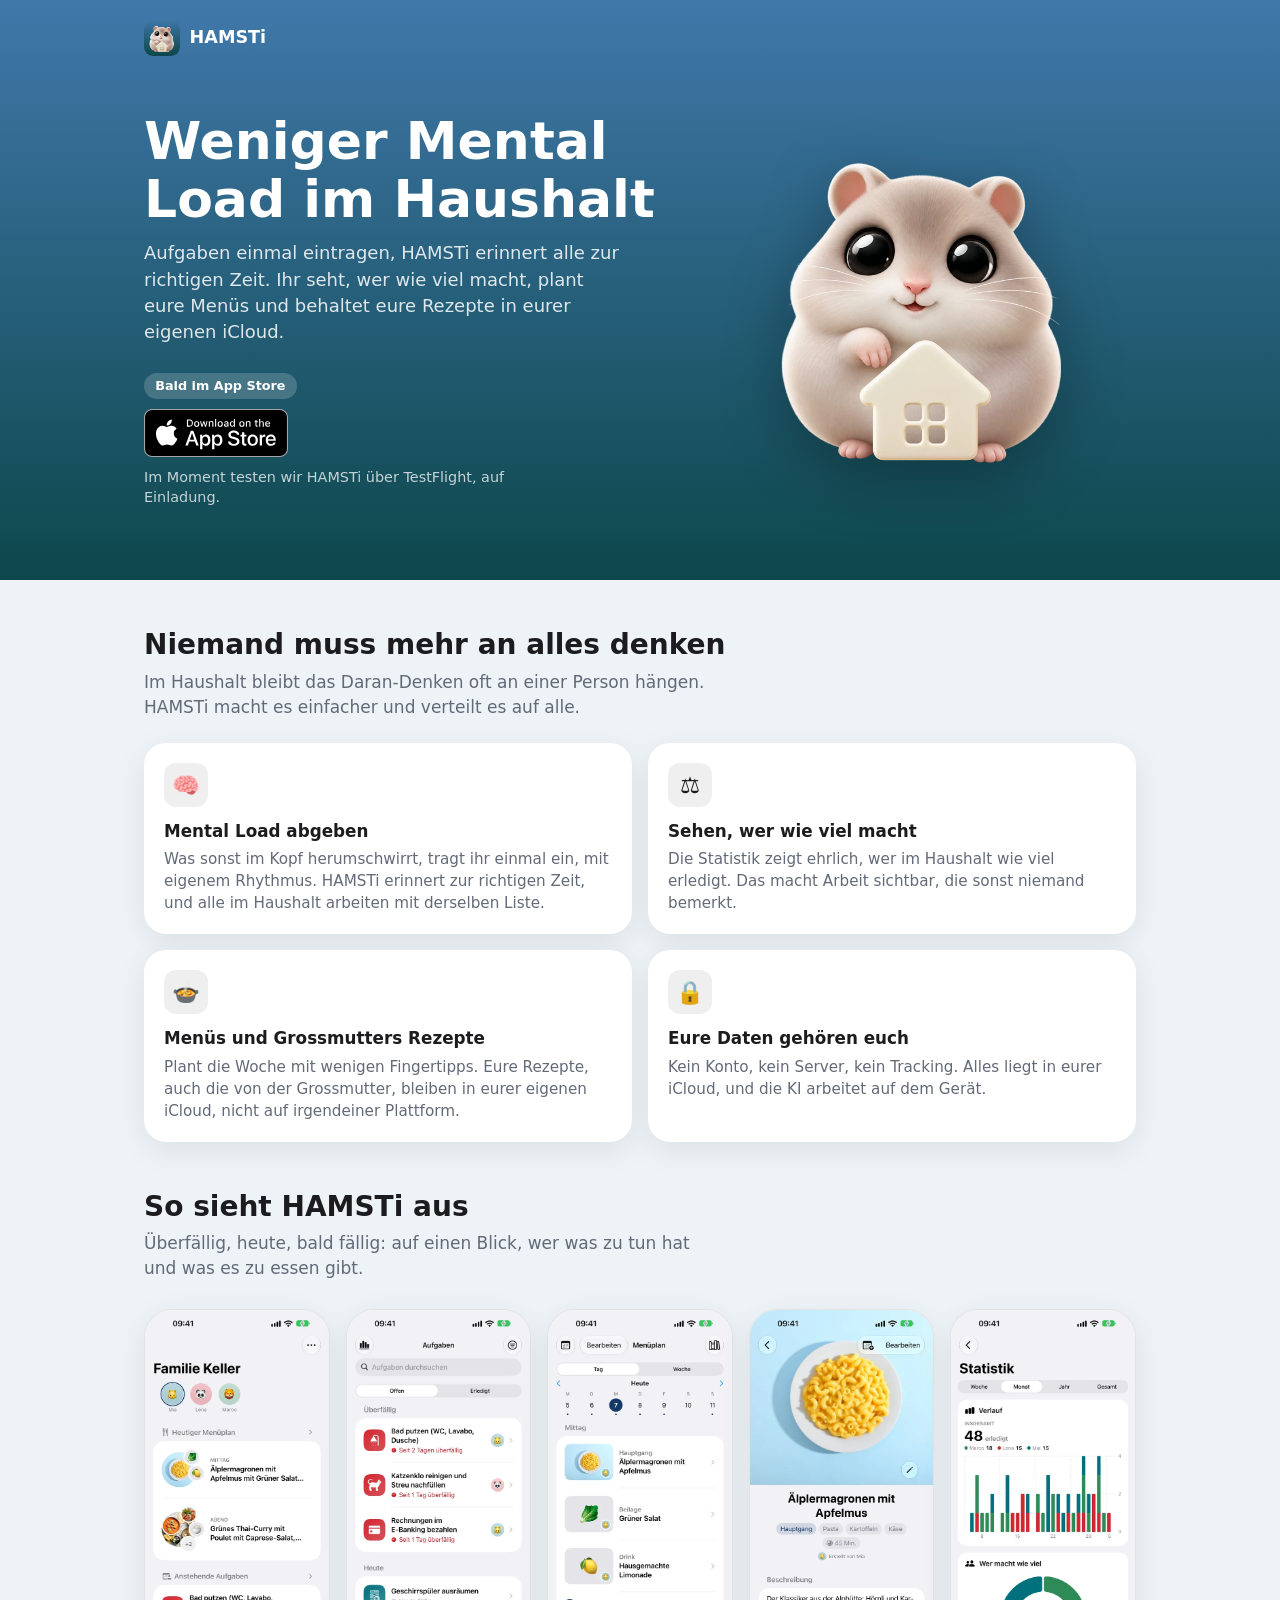
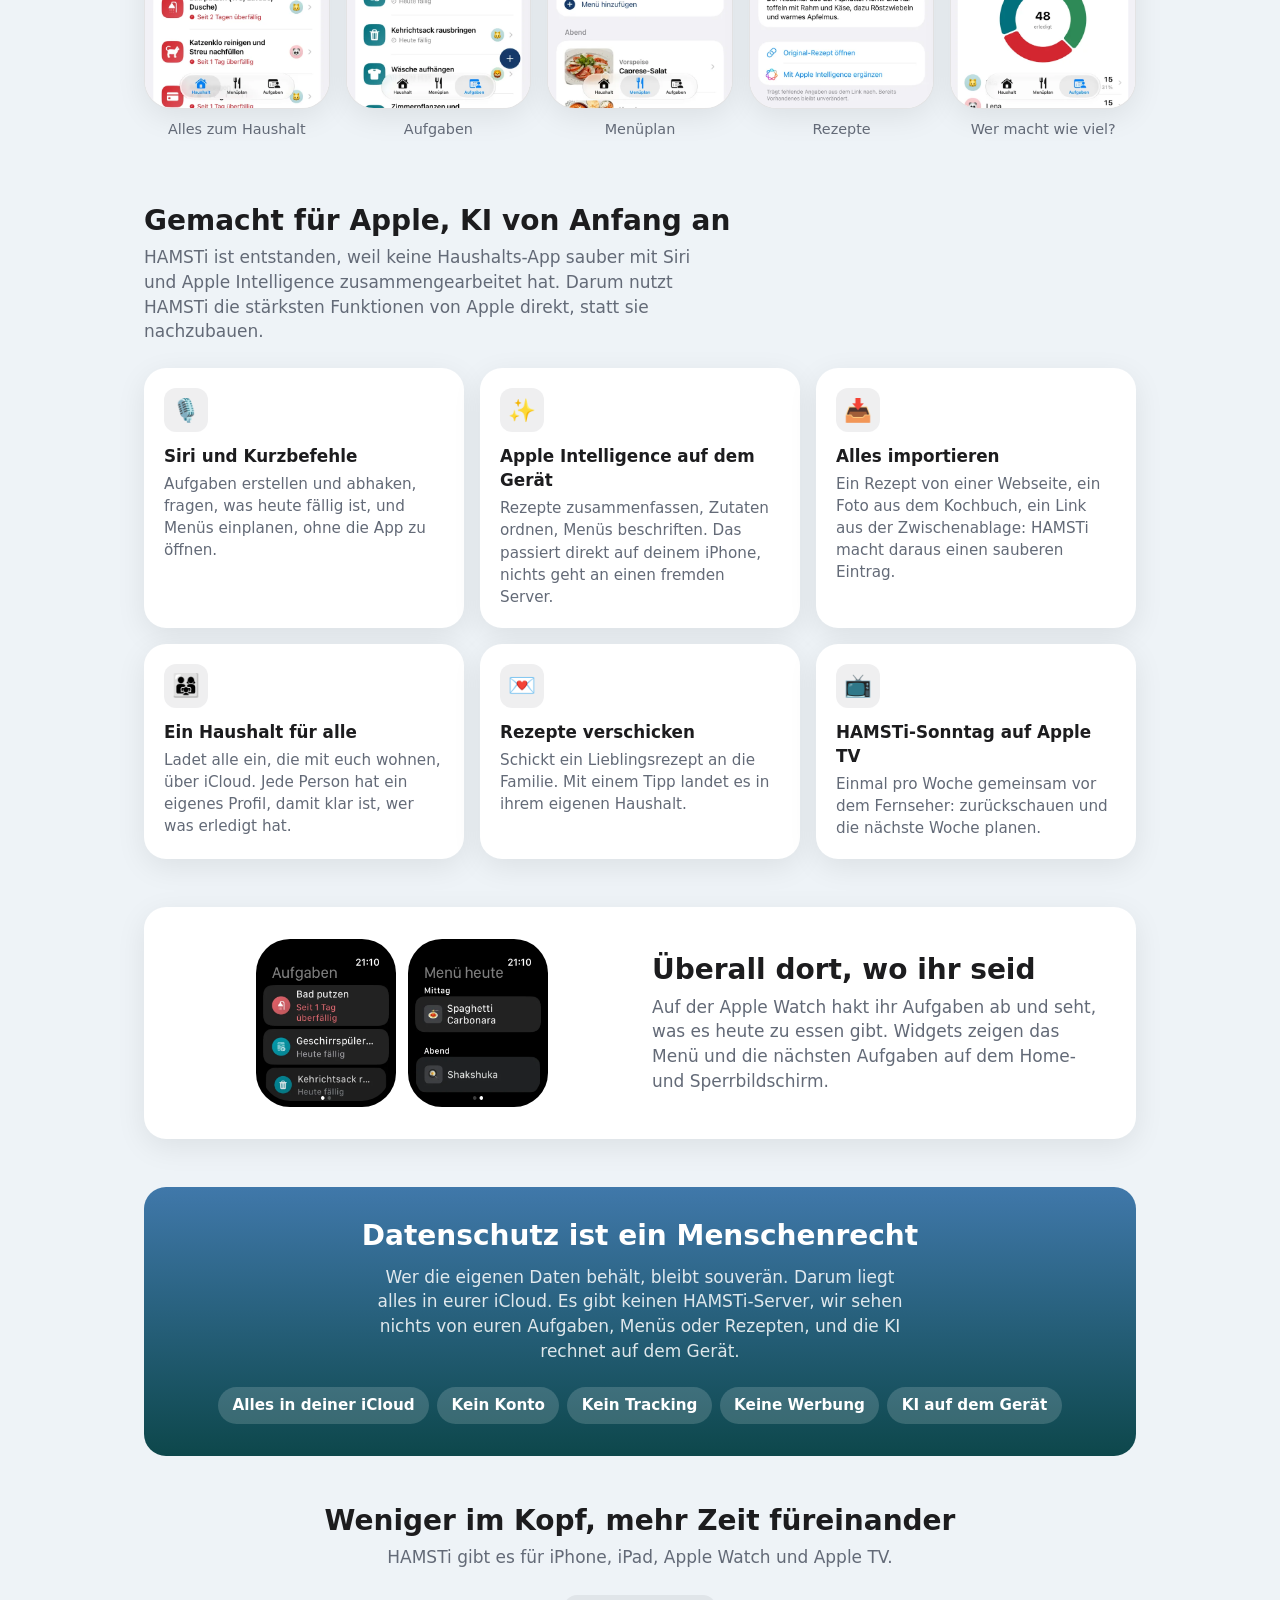
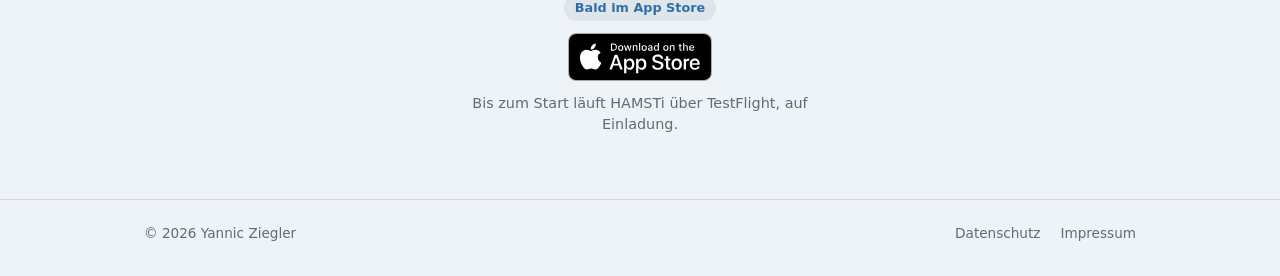
==== index.html @ f549fd0c "Clarify menu planning wording Co-Authored-By: Claude Opus 5.5 <noreply@anthropic.com> Claude-Session" ====
<!DOCTYPE html>
<html lang="de">
<head>
<meta charset="utf-8">
<meta name="viewport" content="width=device-width, initial-scale=1, viewport-fit=cover">
<title>HAMSTi – Weniger Mental Load im Haushalt</title>
<meta name="description" content="HAMSTi nimmt euch den Mental Load ab: Haushaltsaufgaben einfach eintragen, HAMSTi erinnert alle zur richtigen Zeit. Ihr seht, wer wie viel macht, plant Menüs und behaltet eure Rezepte in eurer eigenen iCloud. Für iPhone, iPad, Apple Watch und Apple TV.">
<meta property="og:site_name" content="HAMSTi">
<meta property="og:type" content="website">
<meta property="og:title" content="HAMSTi – Weniger Mental Load im Haushalt">
<meta property="og:description" content="Einmal eintragen, HAMSTi erinnert alle. Sehen, wer wie viel macht. Rezepte in der eigenen iCloud. Gemacht für Apple, ohne Konto und ohne Tracking.">
<!-- Absolute URLs, sonst zeigen iMessage und Co. kein Bild. Beim Umzug auf hamsti.ch anpassen. -->
<meta property="og:url" content="https://sirzesso.github.io/">
<meta property="og:image" content="https://sirzesso.github.io/og-card.jpg">
<meta property="og:image:width" content="1200">
<meta property="og:image:height" content="630">
<meta property="og:image:alt" content="HAMSTi-Hamster mit Haus: Weniger Mental Load im Haushalt">
<meta name="twitter:card" content="summary_large_image">
<meta name="theme-color" content="#4078aa">
<link rel="icon" type="image/png" href="/app-icon.png">
<link rel="apple-touch-icon" href="/app-icon.png">
<!-- Sobald HAMSTi im App Store ist: Smart App Banner einschalten.
<meta name="apple-itunes-app" content="app-id=APP_STORE_ID"> -->
<style>
  :root {
    color-scheme: light dark;
    --ocean-top: #4078aa;
    --ocean-bottom: #0d474b;
    --page: #eef3f7;
    --card: #ffffff;
    --text: #1c1c1e;
    --secondary: #636a77;
    --fill: rgba(120, 120, 128, .12);
    --separator: rgba(60, 60, 67, .14);
    --accent: #2f6fa8;
    --shadow: 0 8px 30px rgba(0, 0, 0, .08);
  }
  @media (prefers-color-scheme: dark) {
    :root {
      --page: #000000;
      --card: #1c1c1e;
      --text: #f2f2f7;
      --secondary: #9a9aa1;
      --fill: rgba(120, 120, 128, .24);
      --separator: rgba(84, 84, 88, .6);
      --accent: #6aa7dc;
      --shadow: none;
    }
  }
  * { box-sizing: border-box; }
  html { -webkit-text-size-adjust: 100%; }
  body {
    margin: 0;
    font-family: -apple-system, BlinkMacSystemFont, system-ui, "Helvetica Neue", sans-serif;
    font-size: 17px;
    line-height: 1.45;
    color: var(--text);
    background: var(--page);
    -webkit-font-smoothing: antialiased;
  }
  img { max-width: 100%; }
  .wrap { max-width: 64rem; margin: 0 auto; padding: 0 1rem; }

  /* Hero */
  header {
    background: linear-gradient(180deg, var(--ocean-top), var(--ocean-bottom));
    color: #fff;
    padding-top: env(safe-area-inset-top);
  }
  .brand {
    display: flex; align-items: center; gap: .6rem;
    padding: 1.25rem 0 0;
    font-weight: 600; font-size: 1.1rem;
  }
  .brand img { width: 36px; height: 36px; border-radius: 9px; }
  .hero {
    display: grid;
    gap: 1.5rem;
    padding: 2rem 0 3rem;
    text-align: center;
  }
  .hero h1 { font-size: 2.25rem; line-height: 1.12; font-weight: 700; margin: 0 0 .75rem; }
  .hero .lead { font-size: 1.125rem; margin: 0 auto 1.75rem; max-width: 30rem; color: rgba(255, 255, 255, .85); }
  .hamster { width: 220px; height: auto; margin: 0 auto; filter: drop-shadow(0 16px 30px rgba(0, 0, 0, .3)); }
  .store-row { display: flex; flex-direction: column; align-items: center; gap: .6rem; }
  .badge { display: block; height: 48px; width: auto; }
  .soon {
    display: inline-block;
    font-size: .8rem; font-weight: 600;
    background: rgba(255, 255, 255, .18);
    border-radius: 999px;
    padding: .25rem .7rem;
  }
  .store-note { font-size: .9rem; color: rgba(255, 255, 255, .75); margin: 0; max-width: 24rem; }
  @media (min-width: 760px) {
    .hero { grid-template-columns: 1.2fr 1fr; align-items: center; text-align: left; padding: 3.5rem 0 4.5rem; }
    .hero h1 { font-size: 3.25rem; }
    .hero .lead { margin-left: 0; }
    .store-row { align-items: flex-start; }
    .hamster { width: 320px; order: 2; }
  }

  /* Sektionen */
  section { padding: 3rem 0 0; }
  h2 { font-size: 1.75rem; line-height: 1.2; font-weight: 700; margin: 0 0 .5rem; }
  .section-lead { color: var(--secondary); margin: 0 0 1.5rem; max-width: 36rem; }

  /* Screenshots */
  .shots {
    display: flex; gap: 1rem;
    overflow-x: auto;
    scroll-snap-type: x mandatory;
    padding: .25rem 1rem 1rem;
    margin: 0 -1rem;
    scrollbar-width: none;
  }
  .shots::-webkit-scrollbar { display: none; }
  .shots:focus-visible { outline: 2px solid var(--accent); outline-offset: 2px; border-radius: 12px; }
  .shots figure { flex: 0 0 auto; width: 210px; margin: 0; scroll-snap-align: center; }
  .shots img {
    display: block; width: 100%; height: auto;
    border-radius: 28px;
    border: 1px solid var(--separator);
    box-shadow: var(--shadow);
    background: var(--card);
  }
  .shots figcaption { font-size: .9rem; color: var(--secondary); text-align: center; margin-top: .6rem; }
  @media (min-width: 760px) {
    .shots { justify-content: center; overflow: visible; margin: 0; padding: .25rem 0 1rem; }
    .shots figure { width: calc((100% - 4rem) / 5); max-width: 230px; }
  }

  /* Funktionen */
  .features { display: grid; gap: 1rem; grid-template-columns: 1fr; padding: 0; margin: 0; list-style: none; }
  @media (min-width: 600px) { .features { grid-template-columns: 1fr 1fr; } }
  @media (min-width: 960px) { .features { grid-template-columns: 1fr 1fr 1fr; } .pillars { grid-template-columns: 1fr 1fr; } }
  .feature {
    background: var(--card);
    border-radius: 22px;
    padding: 1.25rem;
    box-shadow: var(--shadow);
  }
  .icon {
    width: 44px; height: 44px;
    display: flex; align-items: center; justify-content: center;
    font-size: 1.4rem;
    border-radius: 12px;
    background: var(--fill);
    margin-bottom: .75rem;
  }
  .feature h3 { font-size: 1.05rem; font-weight: 600; margin: 0 0 .3rem; }
  .feature p { color: var(--secondary); margin: 0; font-size: .95rem; }

  /* Apple Watch */
  .watch {
    display: grid; gap: 1.5rem; align-items: center;
    background: var(--card);
    border-radius: 22px;
    padding: 1.5rem 1.25rem;
    box-shadow: var(--shadow);
  }
  .watch-shots { display: flex; gap: .75rem; justify-content: center; }
  .watch > * { min-width: 0; }
  .watch-shots img { flex: 0 1 140px; min-width: 0; width: 140px; height: auto; border-radius: 34px; background: #000; padding: 6px; }
  .watch p { color: var(--secondary); margin: 0; }
  @media (min-width: 760px) { .watch { grid-template-columns: 1fr 1fr; padding: 2rem; } }

  /* Privatsphäre */
  .privacy {
    background: linear-gradient(180deg, var(--ocean-top), var(--ocean-bottom));
    color: #fff;
    border-radius: 22px;
    padding: 2rem 1.25rem;
    text-align: center;
  }
  .privacy h2 { margin-bottom: .75rem; }
  .privacy > p { margin: 0 auto 1.5rem; max-width: 34rem; color: rgba(255, 255, 255, .85); }
  .facts { display: flex; flex-wrap: wrap; justify-content: center; gap: .5rem; padding: 0; margin: 0; list-style: none; }
  .facts li {
    font-size: .95rem; font-weight: 600;
    background: rgba(255, 255, 255, .16);
    border-radius: 999px;
    padding: .45rem .9rem;
  }

  /* Abschluss */
  .closing { text-align: center; padding-bottom: 1rem; }
  .closing .section-lead { margin-left: auto; margin-right: auto; }
  .closing .badge { margin: 0 auto; }
  .closing .soon { color: var(--accent); background: var(--fill); margin-bottom: .75rem; }
  .closing .store-note { color: var(--secondary); margin: .75rem auto 0; }

  footer {
    margin-top: 3rem;
    padding: 1.5rem 0 calc(2rem + env(safe-area-inset-bottom));
    border-top: 1px solid var(--separator);
    font-size: .85rem;
    color: var(--secondary);
  }
  footer .wrap { display: flex; flex-wrap: wrap; gap: .5rem 1.25rem; justify-content: space-between; }
  footer nav { display: flex; gap: 1.25rem; }
  footer a { color: var(--secondary); text-decoration: none; }
  footer a:hover { color: var(--text); text-decoration: underline; }
</style>
</head>
<body>
<header>
  <div class="wrap">
    <div class="brand">
      <img src="/app-icon.png" alt="" width="36" height="36">
      <span>HAMSTi</span>
    </div>
    <div class="hero">
      <img class="hamster" src="/img/hamsti.webp" alt="Hamsti, der Hamster aus der App, mit einem kleinen Haus" width="560" height="566">
      <div>
        <h1>Weniger Mental Load im Haushalt</h1>
        <p class="lead">Aufgaben einmal eintragen, HAMSTi erinnert alle zur richtigen Zeit. Ihr seht, wer wie viel macht, plant eure Menüs und behaltet eure Rezepte in eurer eigenen iCloud.</p>
        <div class="store-row">
          <span class="soon">Bald im App Store</span>
          <!-- Offizielles Apple-Badge, unverändert. Sobald die App live ist,
               in einen Link auf https://apps.apple.com/app/idAPP_STORE_ID packen
               und die Hinweise "Bald im App Store" entfernen. -->
          <img class="badge" src="/app-store-badge.svg" alt="Laden im App Store" width="144" height="48">
          <p class="store-note">Im Moment testen wir HAMSTi über TestFlight, auf Einladung.</p>
        </div>
      </div>
    </div>
  </div>
</header>

<main class="wrap">
  <section aria-labelledby="why-title">
    <h2 id="why-title">Niemand muss mehr an alles denken</h2>
    <p class="section-lead">Im Haushalt bleibt das Daran-Denken oft an einer Person hängen. HAMSTi macht es einfacher und verteilt es auf alle.</p>
    <ul class="features pillars">
      <li class="feature">
        <div class="icon" aria-hidden="true">🧠</div>
        <h3>Mental Load abgeben</h3>
        <p>Was sonst im Kopf herumschwirrt, tragt ihr einmal ein, mit eigenem Rhythmus. HAMSTi erinnert zur richtigen Zeit, und alle im Haushalt arbeiten mit derselben Liste.</p>
      </li>
      <li class="feature">
        <div class="icon" aria-hidden="true">⚖️</div>
        <h3>Sehen, wer wie viel macht</h3>
        <p>Die Statistik zeigt ehrlich, wer im Haushalt wie viel erledigt. Das macht Arbeit sichtbar, die sonst niemand bemerkt.</p>
      </li>
      <li class="feature">
        <div class="icon" aria-hidden="true">🍲</div>
        <h3>Menüs und Grossmutters Rezepte</h3>
        <p>Plant die Woche mit wenigen Fingertipps. Eure Rezepte, auch die von der Grossmutter, bleiben in eurer eigenen iCloud, nicht auf irgendeiner Plattform.</p>
      </li>
      <li class="feature">
        <div class="icon" aria-hidden="true">🔒</div>
        <h3>Eure Daten gehören euch</h3>
        <p>Kein Konto, kein Server, kein Tracking. Alles liegt in eurer iCloud, und die KI arbeitet auf dem Gerät.</p>
      </li>
    </ul>
  </section>

  <section aria-labelledby="shots-title">
    <h2 id="shots-title">So sieht HAMSTi aus</h2>
    <p class="section-lead">Überfällig, heute, bald fällig: auf einen Blick, wer was zu tun hat und was es zu essen gibt.</p>
    <div class="shots" tabindex="0" role="region" aria-label="Screenshots der iPhone-App">
      <figure>
        <img src="/img/iphone-haushalt.webp" alt="Startseite eines Haushalts mit Mitgliedern, heutigem Menü und anstehenden Aufgaben" width="540" height="1173" loading="lazy">
        <figcaption>Alles zum Haushalt</figcaption>
      </figure>
      <figure>
        <img src="/img/iphone-aufgaben.webp" alt="Aufgabenliste, sortiert nach überfällig und heute" width="540" height="1173" loading="lazy">
        <figcaption>Aufgaben</figcaption>
      </figure>
      <figure>
        <img src="/img/iphone-menueplan.webp" alt="Menüplan für den heutigen Tag mit Hauptgang, Beilage und Drink" width="540" height="1173" loading="lazy">
        <figcaption>Menüplan</figcaption>
      </figure>
      <figure>
        <img src="/img/iphone-rezept.webp" alt="Rezept Älplermagronen mit Apfelmus mit Foto, Kategorien und Dauer" width="540" height="1173" loading="lazy">
        <figcaption>Rezepte</figcaption>
      </figure>
      <figure>
        <img src="/img/iphone-statistik.webp" alt="Statistik: wer wie viele Aufgaben erledigt hat" width="540" height="1173" loading="lazy">
        <figcaption>Wer macht wie viel?</figcaption>
      </figure>
    </div>
  </section>

  <section aria-labelledby="features-title">
    <h2 id="features-title">Gemacht für Apple, KI von Anfang an</h2>
    <p class="section-lead">HAMSTi ist entstanden, weil keine Haushalts-App sauber mit Siri und Apple Intelligence zusammengearbeitet hat. Darum nutzt HAMSTi die stärksten Funktionen von Apple direkt, statt sie nachzubauen.</p>
    <ul class="features">
      <li class="feature">
        <div class="icon" aria-hidden="true">🎙️</div>
        <h3>Siri und Kurzbefehle</h3>
        <p>Aufgaben erstellen und abhaken, fragen, was heute fällig ist, und Menüs einplanen, ohne die App zu öffnen.</p>
      </li>
      <li class="feature">
        <div class="icon" aria-hidden="true">✨</div>
        <h3>Apple Intelligence auf dem Gerät</h3>
        <p>Rezepte zusammenfassen, Zutaten ordnen, Menüs beschriften. Das passiert direkt auf deinem iPhone, nichts geht an einen fremden Server.</p>
      </li>
      <li class="feature">
        <div class="icon" aria-hidden="true">📥</div>
        <h3>Alles importieren</h3>
        <p>Ein Rezept von einer Webseite, ein Foto aus dem Kochbuch, ein Link aus der Zwischenablage: HAMSTi macht daraus einen sauberen Eintrag.</p>
      </li>
      <li class="feature">
        <div class="icon" aria-hidden="true">👨‍👩‍👧</div>
        <h3>Ein Haushalt für alle</h3>
        <p>Ladet alle ein, die mit euch wohnen, über iCloud. Jede Person hat ein eigenes Profil, damit klar ist, wer was erledigt hat.</p>
      </li>
      <li class="feature">
        <div class="icon" aria-hidden="true">💌</div>
        <h3>Rezepte verschicken</h3>
        <p>Schickt ein Lieblingsrezept an die Familie. Mit einem Tipp landet es in ihrem eigenen Haushalt.</p>
      </li>
      <li class="feature">
        <div class="icon" aria-hidden="true">📺</div>
        <h3>HAMSTi-Sonntag auf Apple TV</h3>
        <p>Einmal pro Woche gemeinsam vor dem Fernseher: zurückschauen und die nächste Woche planen.</p>
      </li>
    </ul>
  </section>

  <section aria-labelledby="watch-title">
    <div class="watch">
      <div class="watch-shots">
        <img src="/img/watch-aufgaben.webp" alt="Aufgaben auf der Apple Watch" width="422" height="514" loading="lazy">
        <img src="/img/watch-menue.webp" alt="Heutiges Menü auf der Apple Watch" width="422" height="514" loading="lazy">
      </div>
      <div>
        <h2 id="watch-title">Überall dort, wo ihr seid</h2>
        <p>Auf der Apple Watch hakt ihr Aufgaben ab und seht, was es heute zu essen gibt. Widgets zeigen das Menü und die nächsten Aufgaben auf dem Home- und Sperrbildschirm.</p>
      </div>
    </div>
  </section>

  <section aria-labelledby="privacy-title">
    <div class="privacy">
      <h2 id="privacy-title">Datenschutz ist ein Menschenrecht</h2>
      <p>Wer die eigenen Daten behält, bleibt souverän. Darum liegt alles in eurer iCloud. Es gibt keinen HAMSTi-Server, wir sehen nichts von euren Aufgaben, Menüs oder Rezepten, und die KI rechnet auf dem Gerät.</p>
      <ul class="facts">
        <li>Alles in deiner iCloud</li>
        <li>Kein Konto</li>
        <li>Kein Tracking</li>
        <li>Keine Werbung</li>
        <li>KI auf dem Gerät</li>
      </ul>
    </div>
  </section>

  <section class="closing" aria-labelledby="closing-title">
    <h2 id="closing-title">Weniger im Kopf, mehr Zeit füreinander</h2>
    <p class="section-lead">HAMSTi gibt es für iPhone, iPad, Apple Watch und Apple TV.</p>
    <span class="soon">Bald im App Store</span>
    <img class="badge" src="/app-store-badge.svg" alt="Laden im App Store" width="144" height="48">
    <p class="store-note">Bis zum Start läuft HAMSTi über TestFlight, auf Einladung.</p>
  </section>
</main>

<footer>
  <div class="wrap">
    <span>© 2026 Yannic Ziegler</span>
    <nav aria-label="Rechtliches">
      <a href="/datenschutz/">Datenschutz</a>
      <a href="/impressum/">Impressum</a>
    </nav>
  </div>
</footer>
</body>
</html>
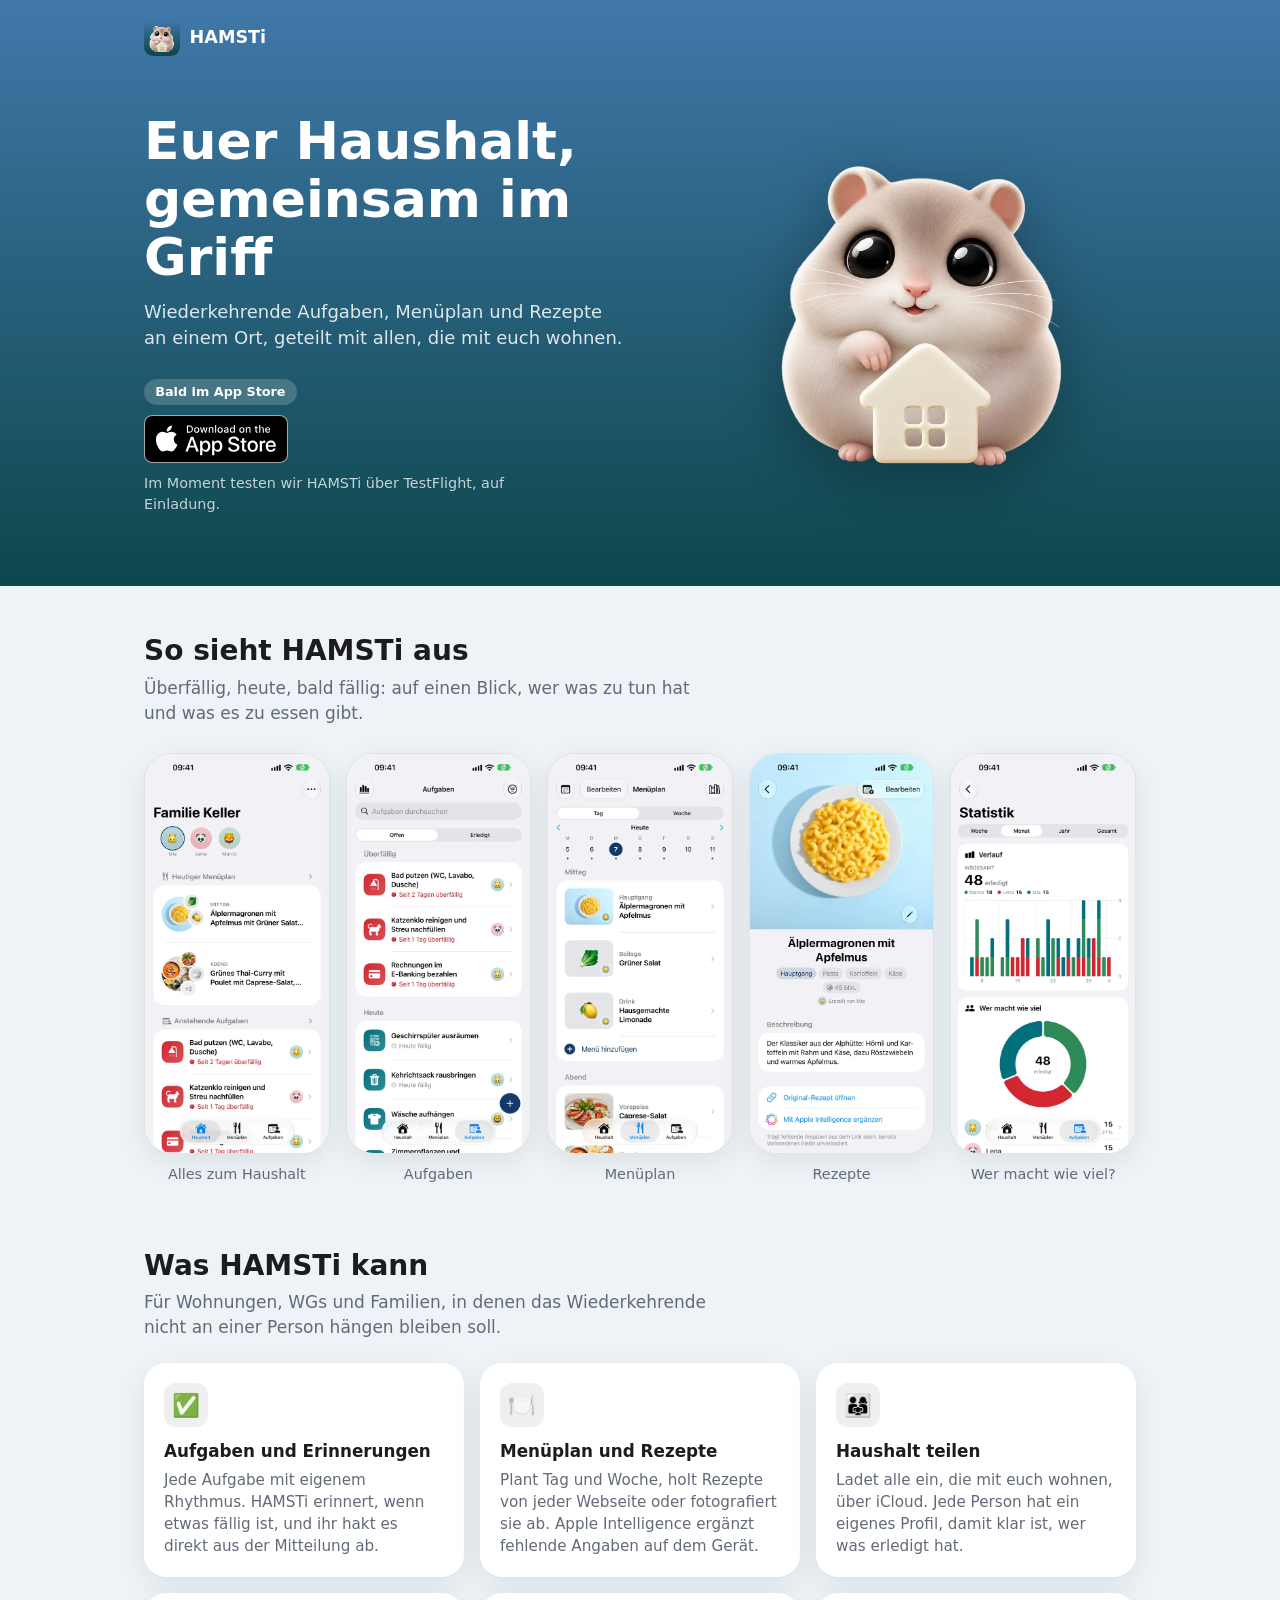
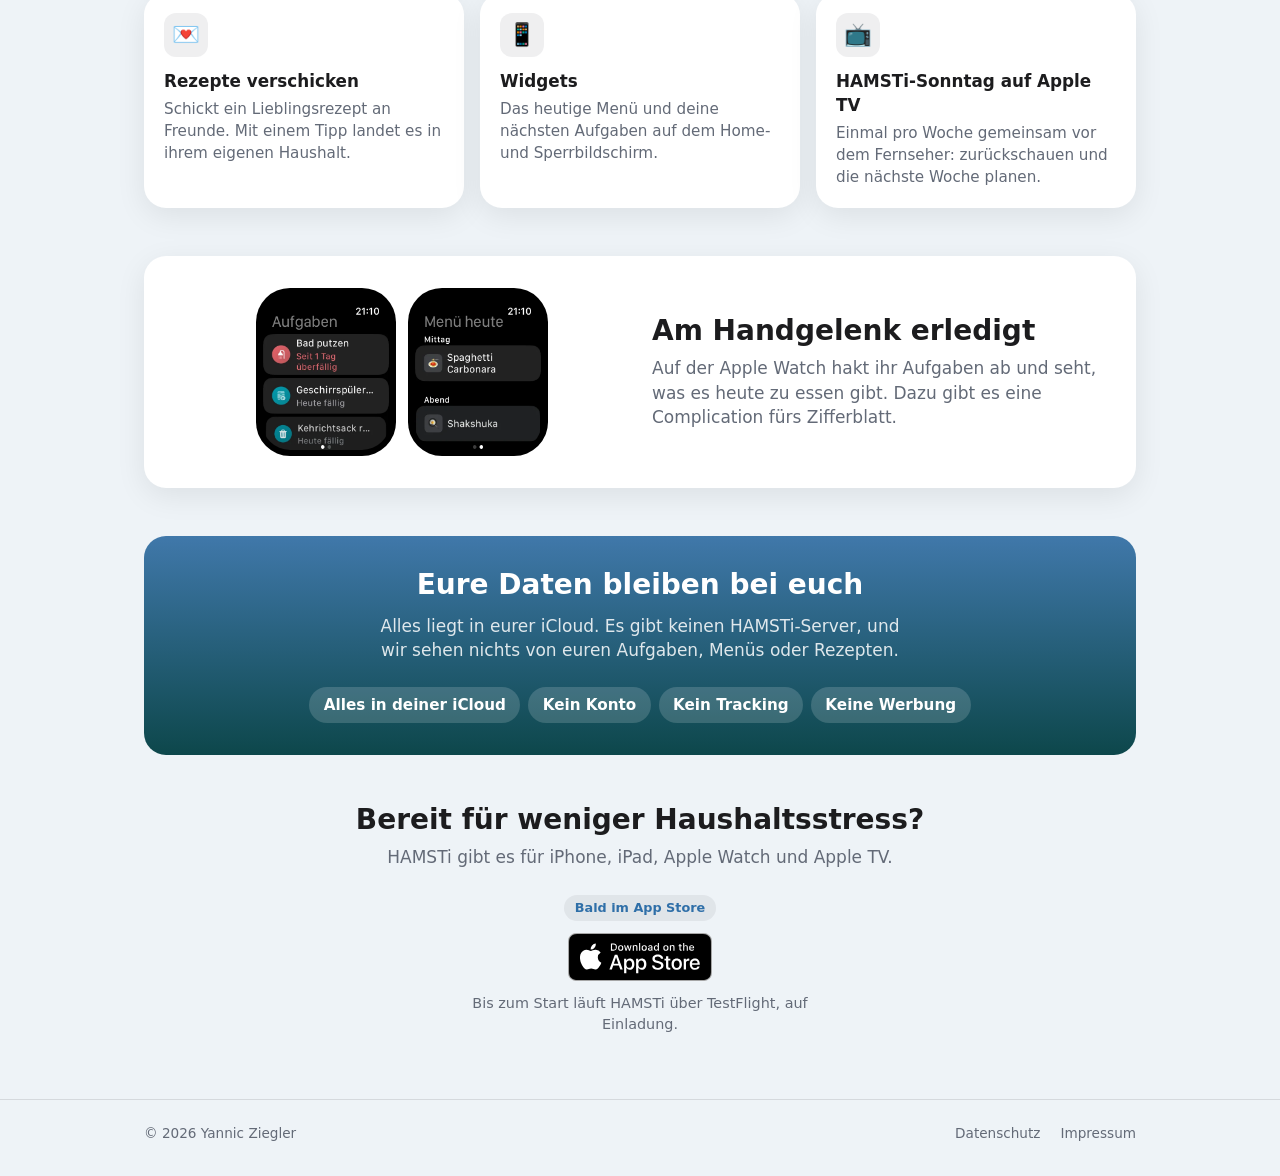
==== commit 59b70b07: "Serve site on hamsti.ch Add CNAME for the custom domain, point og:url/og:image at hamsti.ch and upda" ====
--- a/index.html
+++ b/index.html
@@ -3,18 +3,18 @@
 <head>
 <meta charset="utf-8">
 <meta name="viewport" content="width=device-width, initial-scale=1, viewport-fit=cover">
-<title>HAMSTi – Weniger Mental Load im Haushalt</title>
-<meta name="description" content="HAMSTi nimmt euch den Mental Load ab: Haushaltsaufgaben einfach eintragen, HAMSTi erinnert alle zur richtigen Zeit. Ihr seht, wer wie viel macht, plant Menüs und behaltet eure Rezepte in eurer eigenen iCloud. Für iPhone, iPad, Apple Watch und Apple TV.">
+<title>HAMSTi – Aufgaben und Menüplan für euren Haushalt</title>
+<meta name="description" content="HAMSTi hält euren Haushalt am Laufen: wiederkehrende Aufgaben, Menüplan und Rezepte an einem Ort, geteilt mit allen, die mit euch wohnen. Für iPhone, iPad, Apple Watch und Apple TV.">
 <meta property="og:site_name" content="HAMSTi">
 <meta property="og:type" content="website">
-<meta property="og:title" content="HAMSTi – Weniger Mental Load im Haushalt">
-<meta property="og:description" content="Einmal eintragen, HAMSTi erinnert alle. Sehen, wer wie viel macht. Rezepte in der eigenen iCloud. Gemacht für Apple, ohne Konto und ohne Tracking.">
-<!-- Absolute URLs, sonst zeigen iMessage und Co. kein Bild. Beim Umzug auf hamsti.ch anpassen. -->
-<meta property="og:url" content="https://sirzesso.github.io/">
-<meta property="og:image" content="https://sirzesso.github.io/og-card.jpg">
+<meta property="og:title" content="HAMSTi – Euer Haushalt, gemeinsam im Griff">
+<meta property="og:description" content="Aufgaben, Menüplan und Rezepte für alle, die mit euch wohnen. Alles in eurer iCloud, ohne Konto und ohne Tracking.">
+<!-- Absolute URLs, sonst zeigen iMessage und Co. kein Bild. -->
+<meta property="og:url" content="https://hamsti.ch/">
+<meta property="og:image" content="https://hamsti.ch/og-card.jpg">
 <meta property="og:image:width" content="1200">
 <meta property="og:image:height" content="630">
-<meta property="og:image:alt" content="HAMSTi-Hamster mit Haus: Weniger Mental Load im Haushalt">
+<meta property="og:image:alt" content="HAMSTi-Hamster mit Haus: Euer Haushalt, gemeinsam im Griff">
 <meta name="twitter:card" content="summary_large_image">
 <meta name="theme-color" content="#4078aa">
 <link rel="icon" type="image/png" href="/app-icon.png">
@@ -133,7 +133,7 @@
   /* Funktionen */
   .features { display: grid; gap: 1rem; grid-template-columns: 1fr; padding: 0; margin: 0; list-style: none; }
   @media (min-width: 600px) { .features { grid-template-columns: 1fr 1fr; } }
-  @media (min-width: 960px) { .features { grid-template-columns: 1fr 1fr 1fr; } .pillars { grid-template-columns: 1fr 1fr; } }
+  @media (min-width: 960px) { .features { grid-template-columns: 1fr 1fr 1fr; } }
   .feature {
     background: var(--card);
     border-radius: 22px;
@@ -213,8 +213,8 @@
     <div class="hero">
       <img class="hamster" src="/img/hamsti.webp" alt="Hamsti, der Hamster aus der App, mit einem kleinen Haus" width="560" height="566">
       <div>
-        <h1>Weniger Mental Load im Haushalt</h1>
-        <p class="lead">Aufgaben einmal eintragen, HAMSTi erinnert alle zur richtigen Zeit. Ihr seht, wer wie viel macht, plant eure Menüs und behaltet eure Rezepte in eurer eigenen iCloud.</p>
+        <h1>Euer Haushalt, gemeinsam im Griff</h1>
+        <p class="lead">Wiederkehrende Aufgaben, Menüplan und Rezepte an einem Ort, geteilt mit allen, die mit euch wohnen.</p>
         <div class="store-row">
           <span class="soon">Bald im App Store</span>
           <!-- Offizielles Apple-Badge, unverändert. Sobald die App live ist,
@@ -229,33 +229,6 @@
 </header>
 
 <main class="wrap">
-  <section aria-labelledby="why-title">
-    <h2 id="why-title">Niemand muss mehr an alles denken</h2>
-    <p class="section-lead">Im Haushalt bleibt das Daran-Denken oft an einer Person hängen. HAMSTi macht es einfacher und verteilt es auf alle.</p>
-    <ul class="features pillars">
-      <li class="feature">
-        <div class="icon" aria-hidden="true">🧠</div>
-        <h3>Mental Load abgeben</h3>
-        <p>Was sonst im Kopf herumschwirrt, tragt ihr einmal ein, mit eigenem Rhythmus. HAMSTi erinnert zur richtigen Zeit, und alle im Haushalt arbeiten mit derselben Liste.</p>
-      </li>
-      <li class="feature">
-        <div class="icon" aria-hidden="true">⚖️</div>
-        <h3>Sehen, wer wie viel macht</h3>
-        <p>Die Statistik zeigt ehrlich, wer im Haushalt wie viel erledigt. Das macht Arbeit sichtbar, die sonst niemand bemerkt.</p>
-      </li>
-      <li class="feature">
-        <div class="icon" aria-hidden="true">🍲</div>
-        <h3>Menüs und Grossmutters Rezepte</h3>
-        <p>Plant die Woche mit wenigen Fingertipps. Eure Rezepte, auch die von der Grossmutter, bleiben in eurer eigenen iCloud, nicht auf irgendeiner Plattform.</p>
-      </li>
-      <li class="feature">
-        <div class="icon" aria-hidden="true">🔒</div>
-        <h3>Eure Daten gehören euch</h3>
-        <p>Kein Konto, kein Server, kein Tracking. Alles liegt in eurer iCloud, und die KI arbeitet auf dem Gerät.</p>
-      </li>
-    </ul>
-  </section>
-
   <section aria-labelledby="shots-title">
     <h2 id="shots-title">So sieht HAMSTi aus</h2>
     <p class="section-lead">Überfällig, heute, bald fällig: auf einen Blick, wer was zu tun hat und was es zu essen gibt.</p>
@@ -284,33 +257,33 @@
   </section>
 
   <section aria-labelledby="features-title">
-    <h2 id="features-title">Gemacht für Apple, KI von Anfang an</h2>
-    <p class="section-lead">HAMSTi ist entstanden, weil keine Haushalts-App sauber mit Siri und Apple Intelligence zusammengearbeitet hat. Darum nutzt HAMSTi die stärksten Funktionen von Apple direkt, statt sie nachzubauen.</p>
+    <h2 id="features-title">Was HAMSTi kann</h2>
+    <p class="section-lead">Für Wohnungen, WGs und Familien, in denen das Wiederkehrende nicht an einer Person hängen bleiben soll.</p>
     <ul class="features">
       <li class="feature">
-        <div class="icon" aria-hidden="true">🎙️</div>
-        <h3>Siri und Kurzbefehle</h3>
-        <p>Aufgaben erstellen und abhaken, fragen, was heute fällig ist, und Menüs einplanen, ohne die App zu öffnen.</p>
-      </li>
-      <li class="feature">
-        <div class="icon" aria-hidden="true">✨</div>
-        <h3>Apple Intelligence auf dem Gerät</h3>
-        <p>Rezepte zusammenfassen, Zutaten ordnen, Menüs beschriften. Das passiert direkt auf deinem iPhone, nichts geht an einen fremden Server.</p>
-      </li>
-      <li class="feature">
-        <div class="icon" aria-hidden="true">📥</div>
-        <h3>Alles importieren</h3>
-        <p>Ein Rezept von einer Webseite, ein Foto aus dem Kochbuch, ein Link aus der Zwischenablage: HAMSTi macht daraus einen sauberen Eintrag.</p>
+        <div class="icon" aria-hidden="true">✅</div>
+        <h3>Aufgaben und Erinnerungen</h3>
+        <p>Jede Aufgabe mit eigenem Rhythmus. HAMSTi erinnert, wenn etwas fällig ist, und ihr hakt es direkt aus der Mitteilung ab.</p>
+      </li>
+      <li class="feature">
+        <div class="icon" aria-hidden="true">🍽️</div>
+        <h3>Menüplan und Rezepte</h3>
+        <p>Plant Tag und Woche, holt Rezepte von jeder Webseite oder fotografiert sie ab. Apple Intelligence ergänzt fehlende Angaben auf dem Gerät.</p>
       </li>
       <li class="feature">
         <div class="icon" aria-hidden="true">👨‍👩‍👧</div>
-        <h3>Ein Haushalt für alle</h3>
+        <h3>Haushalt teilen</h3>
         <p>Ladet alle ein, die mit euch wohnen, über iCloud. Jede Person hat ein eigenes Profil, damit klar ist, wer was erledigt hat.</p>
       </li>
       <li class="feature">
         <div class="icon" aria-hidden="true">💌</div>
         <h3>Rezepte verschicken</h3>
-        <p>Schickt ein Lieblingsrezept an die Familie. Mit einem Tipp landet es in ihrem eigenen Haushalt.</p>
+        <p>Schickt ein Lieblingsrezept an Freunde. Mit einem Tipp landet es in ihrem eigenen Haushalt.</p>
+      </li>
+      <li class="feature">
+        <div class="icon" aria-hidden="true">📱</div>
+        <h3>Widgets</h3>
+        <p>Das heutige Menü und deine nächsten Aufgaben auf dem Home- und Sperrbildschirm.</p>
       </li>
       <li class="feature">
         <div class="icon" aria-hidden="true">📺</div>
@@ -327,28 +300,27 @@
         <img src="/img/watch-menue.webp" alt="Heutiges Menü auf der Apple Watch" width="422" height="514" loading="lazy">
       </div>
       <div>
-        <h2 id="watch-title">Überall dort, wo ihr seid</h2>
-        <p>Auf der Apple Watch hakt ihr Aufgaben ab und seht, was es heute zu essen gibt. Widgets zeigen das Menü und die nächsten Aufgaben auf dem Home- und Sperrbildschirm.</p>
+        <h2 id="watch-title">Am Handgelenk erledigt</h2>
+        <p>Auf der Apple Watch hakt ihr Aufgaben ab und seht, was es heute zu essen gibt. Dazu gibt es eine Complication fürs Zifferblatt.</p>
       </div>
     </div>
   </section>
 
   <section aria-labelledby="privacy-title">
     <div class="privacy">
-      <h2 id="privacy-title">Datenschutz ist ein Menschenrecht</h2>
-      <p>Wer die eigenen Daten behält, bleibt souverän. Darum liegt alles in eurer iCloud. Es gibt keinen HAMSTi-Server, wir sehen nichts von euren Aufgaben, Menüs oder Rezepten, und die KI rechnet auf dem Gerät.</p>
+      <h2 id="privacy-title">Eure Daten bleiben bei euch</h2>
+      <p>Alles liegt in eurer iCloud. Es gibt keinen HAMSTi-Server, und wir sehen nichts von euren Aufgaben, Menüs oder Rezepten.</p>
       <ul class="facts">
         <li>Alles in deiner iCloud</li>
         <li>Kein Konto</li>
         <li>Kein Tracking</li>
         <li>Keine Werbung</li>
-        <li>KI auf dem Gerät</li>
       </ul>
     </div>
   </section>
 
   <section class="closing" aria-labelledby="closing-title">
-    <h2 id="closing-title">Weniger im Kopf, mehr Zeit füreinander</h2>
+    <h2 id="closing-title">Bereit für weniger Haushaltsstress?</h2>
     <p class="section-lead">HAMSTi gibt es für iPhone, iPad, Apple Watch und Apple TV.</p>
     <span class="soon">Bald im App Store</span>
     <img class="badge" src="/app-store-badge.svg" alt="Laden im App Store" width="144" height="48">
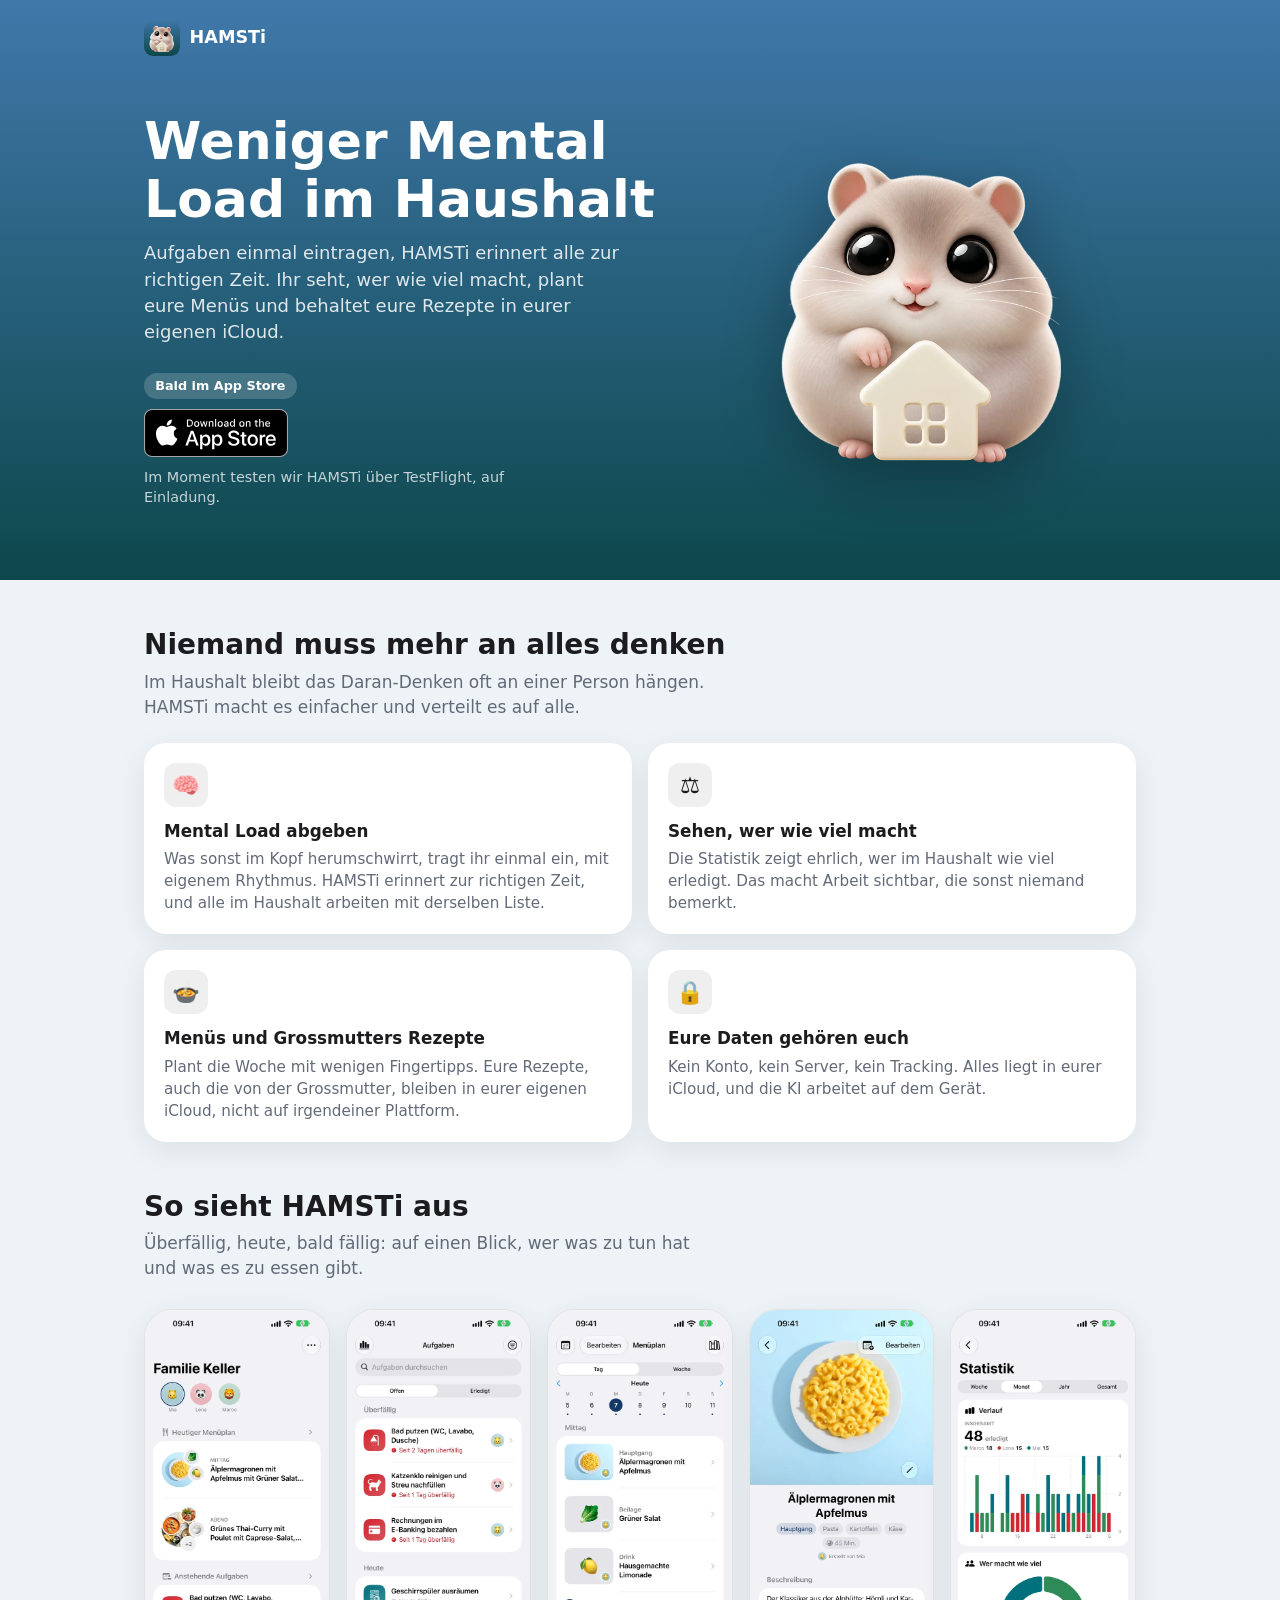
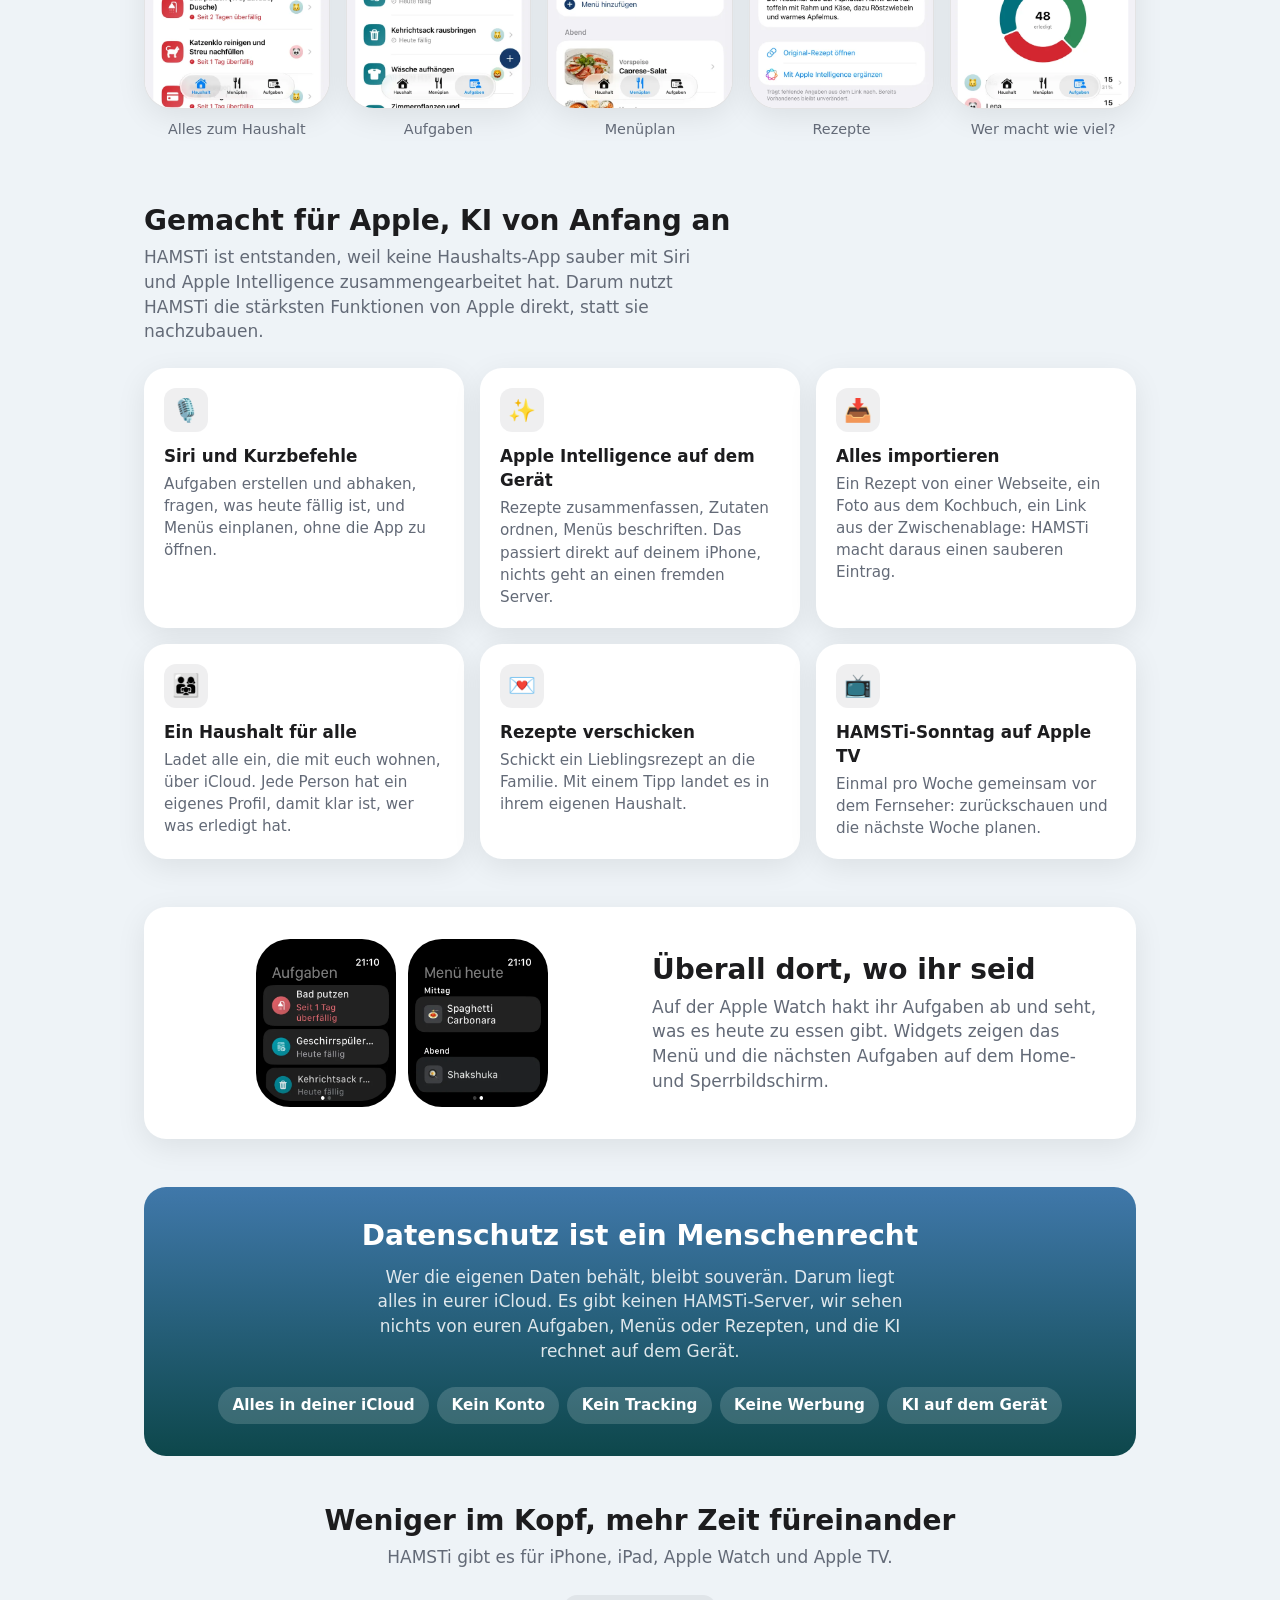
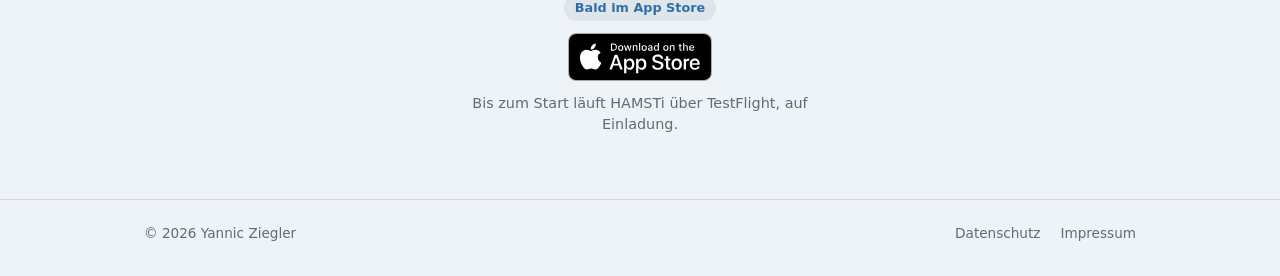
==== commit 778652b6: "Merge origin/claude/positionierung" ====
--- a/index.html
+++ b/index.html
@@ -3,18 +3,18 @@
 <head>
 <meta charset="utf-8">
 <meta name="viewport" content="width=device-width, initial-scale=1, viewport-fit=cover">
-<title>HAMSTi – Aufgaben und Menüplan für euren Haushalt</title>
-<meta name="description" content="HAMSTi hält euren Haushalt am Laufen: wiederkehrende Aufgaben, Menüplan und Rezepte an einem Ort, geteilt mit allen, die mit euch wohnen. Für iPhone, iPad, Apple Watch und Apple TV.">
+<title>HAMSTi – Weniger Mental Load im Haushalt</title>
+<meta name="description" content="HAMSTi nimmt euch den Mental Load ab: Haushaltsaufgaben einfach eintragen, HAMSTi erinnert alle zur richtigen Zeit. Ihr seht, wer wie viel macht, plant Menüs und behaltet eure Rezepte in eurer eigenen iCloud. Für iPhone, iPad, Apple Watch und Apple TV.">
 <meta property="og:site_name" content="HAMSTi">
 <meta property="og:type" content="website">
-<meta property="og:title" content="HAMSTi – Euer Haushalt, gemeinsam im Griff">
-<meta property="og:description" content="Aufgaben, Menüplan und Rezepte für alle, die mit euch wohnen. Alles in eurer iCloud, ohne Konto und ohne Tracking.">
+<meta property="og:title" content="HAMSTi – Weniger Mental Load im Haushalt">
+<meta property="og:description" content="Einmal eintragen, HAMSTi erinnert alle. Sehen, wer wie viel macht. Rezepte in der eigenen iCloud. Gemacht für Apple, ohne Konto und ohne Tracking.">
 <!-- Absolute URLs, sonst zeigen iMessage und Co. kein Bild. -->
 <meta property="og:url" content="https://hamsti.ch/">
 <meta property="og:image" content="https://hamsti.ch/og-card.jpg">
 <meta property="og:image:width" content="1200">
 <meta property="og:image:height" content="630">
-<meta property="og:image:alt" content="HAMSTi-Hamster mit Haus: Euer Haushalt, gemeinsam im Griff">
+<meta property="og:image:alt" content="HAMSTi-Hamster mit Haus: Weniger Mental Load im Haushalt">
 <meta name="twitter:card" content="summary_large_image">
 <meta name="theme-color" content="#4078aa">
 <link rel="icon" type="image/png" href="/app-icon.png">
@@ -133,7 +133,7 @@
   /* Funktionen */
   .features { display: grid; gap: 1rem; grid-template-columns: 1fr; padding: 0; margin: 0; list-style: none; }
   @media (min-width: 600px) { .features { grid-template-columns: 1fr 1fr; } }
-  @media (min-width: 960px) { .features { grid-template-columns: 1fr 1fr 1fr; } }
+  @media (min-width: 960px) { .features { grid-template-columns: 1fr 1fr 1fr; } .pillars { grid-template-columns: 1fr 1fr; } }
   .feature {
     background: var(--card);
     border-radius: 22px;
@@ -213,8 +213,8 @@
     <div class="hero">
       <img class="hamster" src="/img/hamsti.webp" alt="Hamsti, der Hamster aus der App, mit einem kleinen Haus" width="560" height="566">
       <div>
-        <h1>Euer Haushalt, gemeinsam im Griff</h1>
-        <p class="lead">Wiederkehrende Aufgaben, Menüplan und Rezepte an einem Ort, geteilt mit allen, die mit euch wohnen.</p>
+        <h1>Weniger Mental Load im Haushalt</h1>
+        <p class="lead">Aufgaben einmal eintragen, HAMSTi erinnert alle zur richtigen Zeit. Ihr seht, wer wie viel macht, plant eure Menüs und behaltet eure Rezepte in eurer eigenen iCloud.</p>
         <div class="store-row">
           <span class="soon">Bald im App Store</span>
           <!-- Offizielles Apple-Badge, unverändert. Sobald die App live ist,
@@ -229,6 +229,33 @@
 </header>
 
 <main class="wrap">
+  <section aria-labelledby="why-title">
+    <h2 id="why-title">Niemand muss mehr an alles denken</h2>
+    <p class="section-lead">Im Haushalt bleibt das Daran-Denken oft an einer Person hängen. HAMSTi macht es einfacher und verteilt es auf alle.</p>
+    <ul class="features pillars">
+      <li class="feature">
+        <div class="icon" aria-hidden="true">🧠</div>
+        <h3>Mental Load abgeben</h3>
+        <p>Was sonst im Kopf herumschwirrt, tragt ihr einmal ein, mit eigenem Rhythmus. HAMSTi erinnert zur richtigen Zeit, und alle im Haushalt arbeiten mit derselben Liste.</p>
+      </li>
+      <li class="feature">
+        <div class="icon" aria-hidden="true">⚖️</div>
+        <h3>Sehen, wer wie viel macht</h3>
+        <p>Die Statistik zeigt ehrlich, wer im Haushalt wie viel erledigt. Das macht Arbeit sichtbar, die sonst niemand bemerkt.</p>
+      </li>
+      <li class="feature">
+        <div class="icon" aria-hidden="true">🍲</div>
+        <h3>Menüs und Grossmutters Rezepte</h3>
+        <p>Plant die Woche mit wenigen Fingertipps. Eure Rezepte, auch die von der Grossmutter, bleiben in eurer eigenen iCloud, nicht auf irgendeiner Plattform.</p>
+      </li>
+      <li class="feature">
+        <div class="icon" aria-hidden="true">🔒</div>
+        <h3>Eure Daten gehören euch</h3>
+        <p>Kein Konto, kein Server, kein Tracking. Alles liegt in eurer iCloud, und die KI arbeitet auf dem Gerät.</p>
+      </li>
+    </ul>
+  </section>
+
   <section aria-labelledby="shots-title">
     <h2 id="shots-title">So sieht HAMSTi aus</h2>
     <p class="section-lead">Überfällig, heute, bald fällig: auf einen Blick, wer was zu tun hat und was es zu essen gibt.</p>
@@ -257,33 +284,33 @@
   </section>
 
   <section aria-labelledby="features-title">
-    <h2 id="features-title">Was HAMSTi kann</h2>
-    <p class="section-lead">Für Wohnungen, WGs und Familien, in denen das Wiederkehrende nicht an einer Person hängen bleiben soll.</p>
+    <h2 id="features-title">Gemacht für Apple, KI von Anfang an</h2>
+    <p class="section-lead">HAMSTi ist entstanden, weil keine Haushalts-App sauber mit Siri und Apple Intelligence zusammengearbeitet hat. Darum nutzt HAMSTi die stärksten Funktionen von Apple direkt, statt sie nachzubauen.</p>
     <ul class="features">
       <li class="feature">
-        <div class="icon" aria-hidden="true">✅</div>
-        <h3>Aufgaben und Erinnerungen</h3>
-        <p>Jede Aufgabe mit eigenem Rhythmus. HAMSTi erinnert, wenn etwas fällig ist, und ihr hakt es direkt aus der Mitteilung ab.</p>
-      </li>
-      <li class="feature">
-        <div class="icon" aria-hidden="true">🍽️</div>
-        <h3>Menüplan und Rezepte</h3>
-        <p>Plant Tag und Woche, holt Rezepte von jeder Webseite oder fotografiert sie ab. Apple Intelligence ergänzt fehlende Angaben auf dem Gerät.</p>
+        <div class="icon" aria-hidden="true">🎙️</div>
+        <h3>Siri und Kurzbefehle</h3>
+        <p>Aufgaben erstellen und abhaken, fragen, was heute fällig ist, und Menüs einplanen, ohne die App zu öffnen.</p>
+      </li>
+      <li class="feature">
+        <div class="icon" aria-hidden="true">✨</div>
+        <h3>Apple Intelligence auf dem Gerät</h3>
+        <p>Rezepte zusammenfassen, Zutaten ordnen, Menüs beschriften. Das passiert direkt auf deinem iPhone, nichts geht an einen fremden Server.</p>
+      </li>
+      <li class="feature">
+        <div class="icon" aria-hidden="true">📥</div>
+        <h3>Alles importieren</h3>
+        <p>Ein Rezept von einer Webseite, ein Foto aus dem Kochbuch, ein Link aus der Zwischenablage: HAMSTi macht daraus einen sauberen Eintrag.</p>
       </li>
       <li class="feature">
         <div class="icon" aria-hidden="true">👨‍👩‍👧</div>
-        <h3>Haushalt teilen</h3>
+        <h3>Ein Haushalt für alle</h3>
         <p>Ladet alle ein, die mit euch wohnen, über iCloud. Jede Person hat ein eigenes Profil, damit klar ist, wer was erledigt hat.</p>
       </li>
       <li class="feature">
         <div class="icon" aria-hidden="true">💌</div>
         <h3>Rezepte verschicken</h3>
-        <p>Schickt ein Lieblingsrezept an Freunde. Mit einem Tipp landet es in ihrem eigenen Haushalt.</p>
-      </li>
-      <li class="feature">
-        <div class="icon" aria-hidden="true">📱</div>
-        <h3>Widgets</h3>
-        <p>Das heutige Menü und deine nächsten Aufgaben auf dem Home- und Sperrbildschirm.</p>
+        <p>Schickt ein Lieblingsrezept an die Familie. Mit einem Tipp landet es in ihrem eigenen Haushalt.</p>
       </li>
       <li class="feature">
         <div class="icon" aria-hidden="true">📺</div>
@@ -300,27 +327,28 @@
         <img src="/img/watch-menue.webp" alt="Heutiges Menü auf der Apple Watch" width="422" height="514" loading="lazy">
       </div>
       <div>
-        <h2 id="watch-title">Am Handgelenk erledigt</h2>
-        <p>Auf der Apple Watch hakt ihr Aufgaben ab und seht, was es heute zu essen gibt. Dazu gibt es eine Complication fürs Zifferblatt.</p>
+        <h2 id="watch-title">Überall dort, wo ihr seid</h2>
+        <p>Auf der Apple Watch hakt ihr Aufgaben ab und seht, was es heute zu essen gibt. Widgets zeigen das Menü und die nächsten Aufgaben auf dem Home- und Sperrbildschirm.</p>
       </div>
     </div>
   </section>
 
   <section aria-labelledby="privacy-title">
     <div class="privacy">
-      <h2 id="privacy-title">Eure Daten bleiben bei euch</h2>
-      <p>Alles liegt in eurer iCloud. Es gibt keinen HAMSTi-Server, und wir sehen nichts von euren Aufgaben, Menüs oder Rezepten.</p>
+      <h2 id="privacy-title">Datenschutz ist ein Menschenrecht</h2>
+      <p>Wer die eigenen Daten behält, bleibt souverän. Darum liegt alles in eurer iCloud. Es gibt keinen HAMSTi-Server, wir sehen nichts von euren Aufgaben, Menüs oder Rezepten, und die KI rechnet auf dem Gerät.</p>
       <ul class="facts">
         <li>Alles in deiner iCloud</li>
         <li>Kein Konto</li>
         <li>Kein Tracking</li>
         <li>Keine Werbung</li>
+        <li>KI auf dem Gerät</li>
       </ul>
     </div>
   </section>
 
   <section class="closing" aria-labelledby="closing-title">
-    <h2 id="closing-title">Bereit für weniger Haushaltsstress?</h2>
+    <h2 id="closing-title">Weniger im Kopf, mehr Zeit füreinander</h2>
     <p class="section-lead">HAMSTi gibt es für iPhone, iPad, Apple Watch und Apple TV.</p>
     <span class="soon">Bald im App Store</span>
     <img class="badge" src="/app-store-badge.svg" alt="Laden im App Store" width="144" height="48">
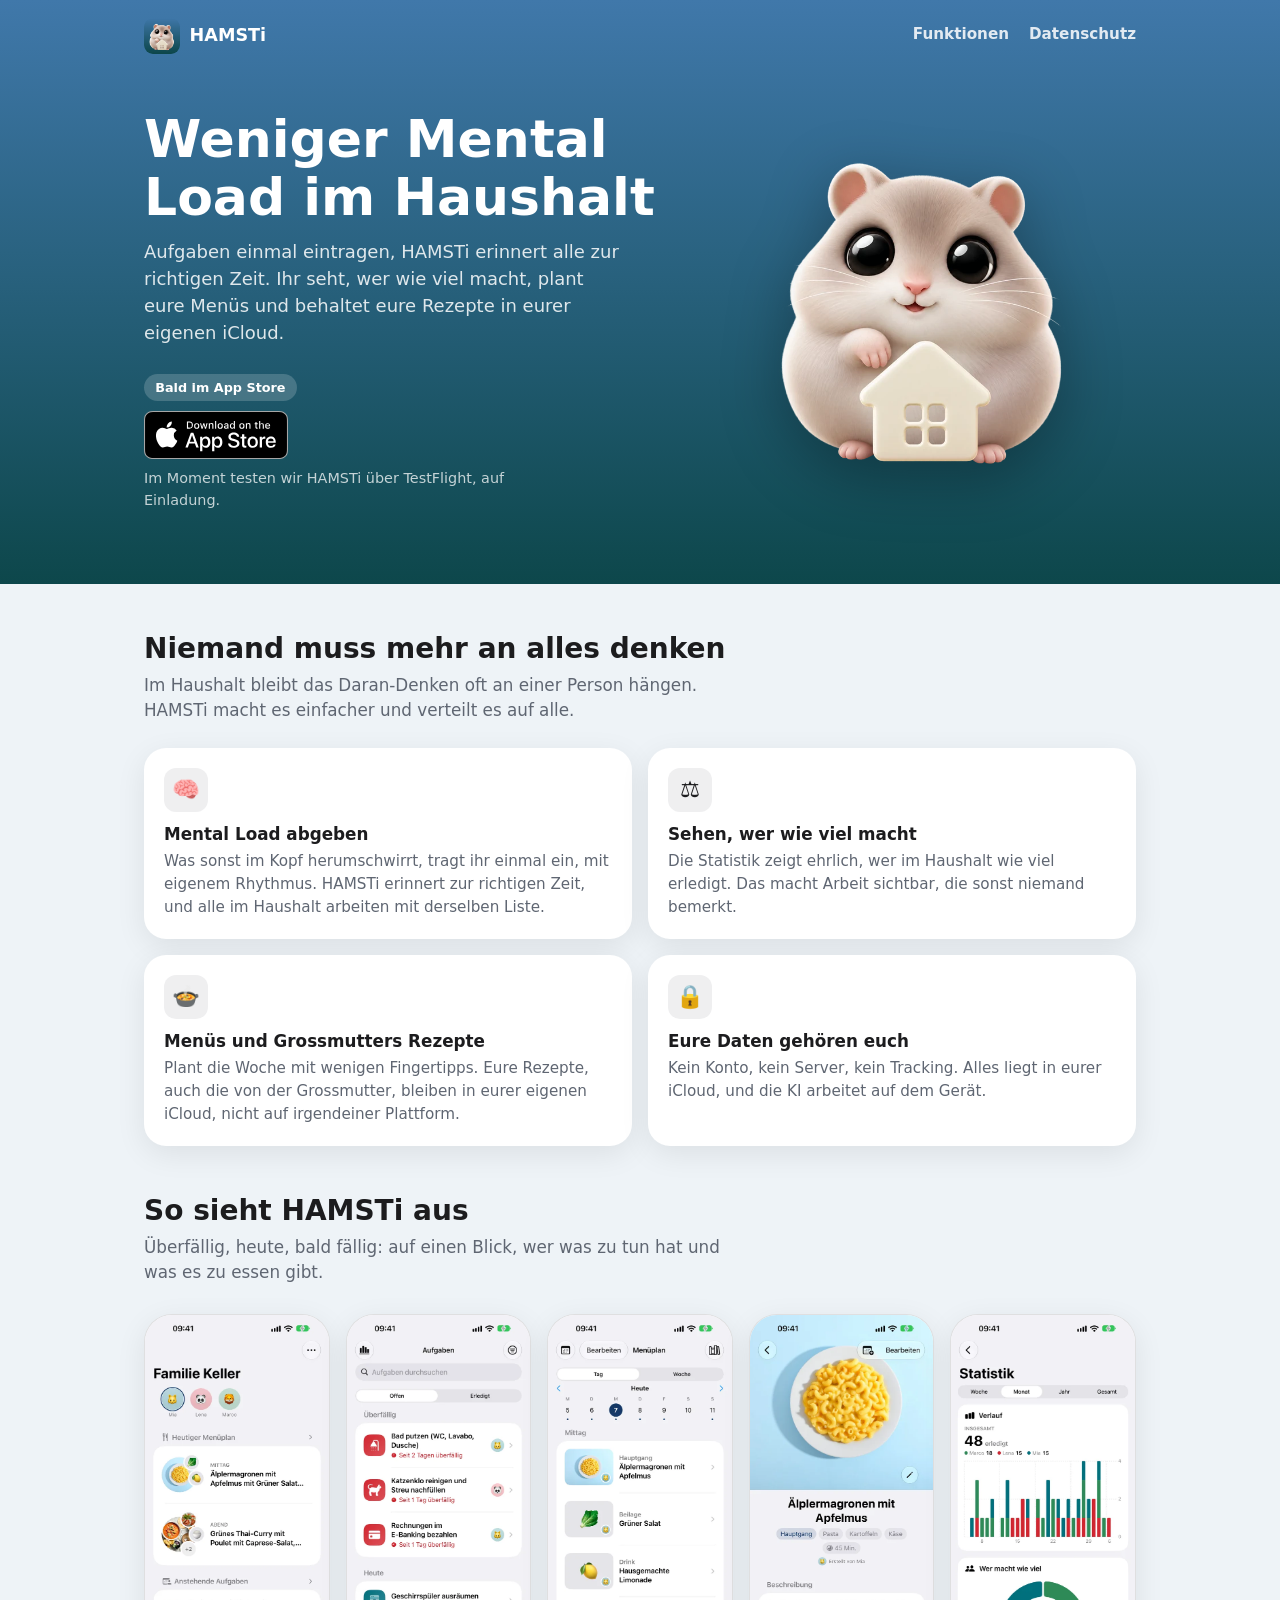
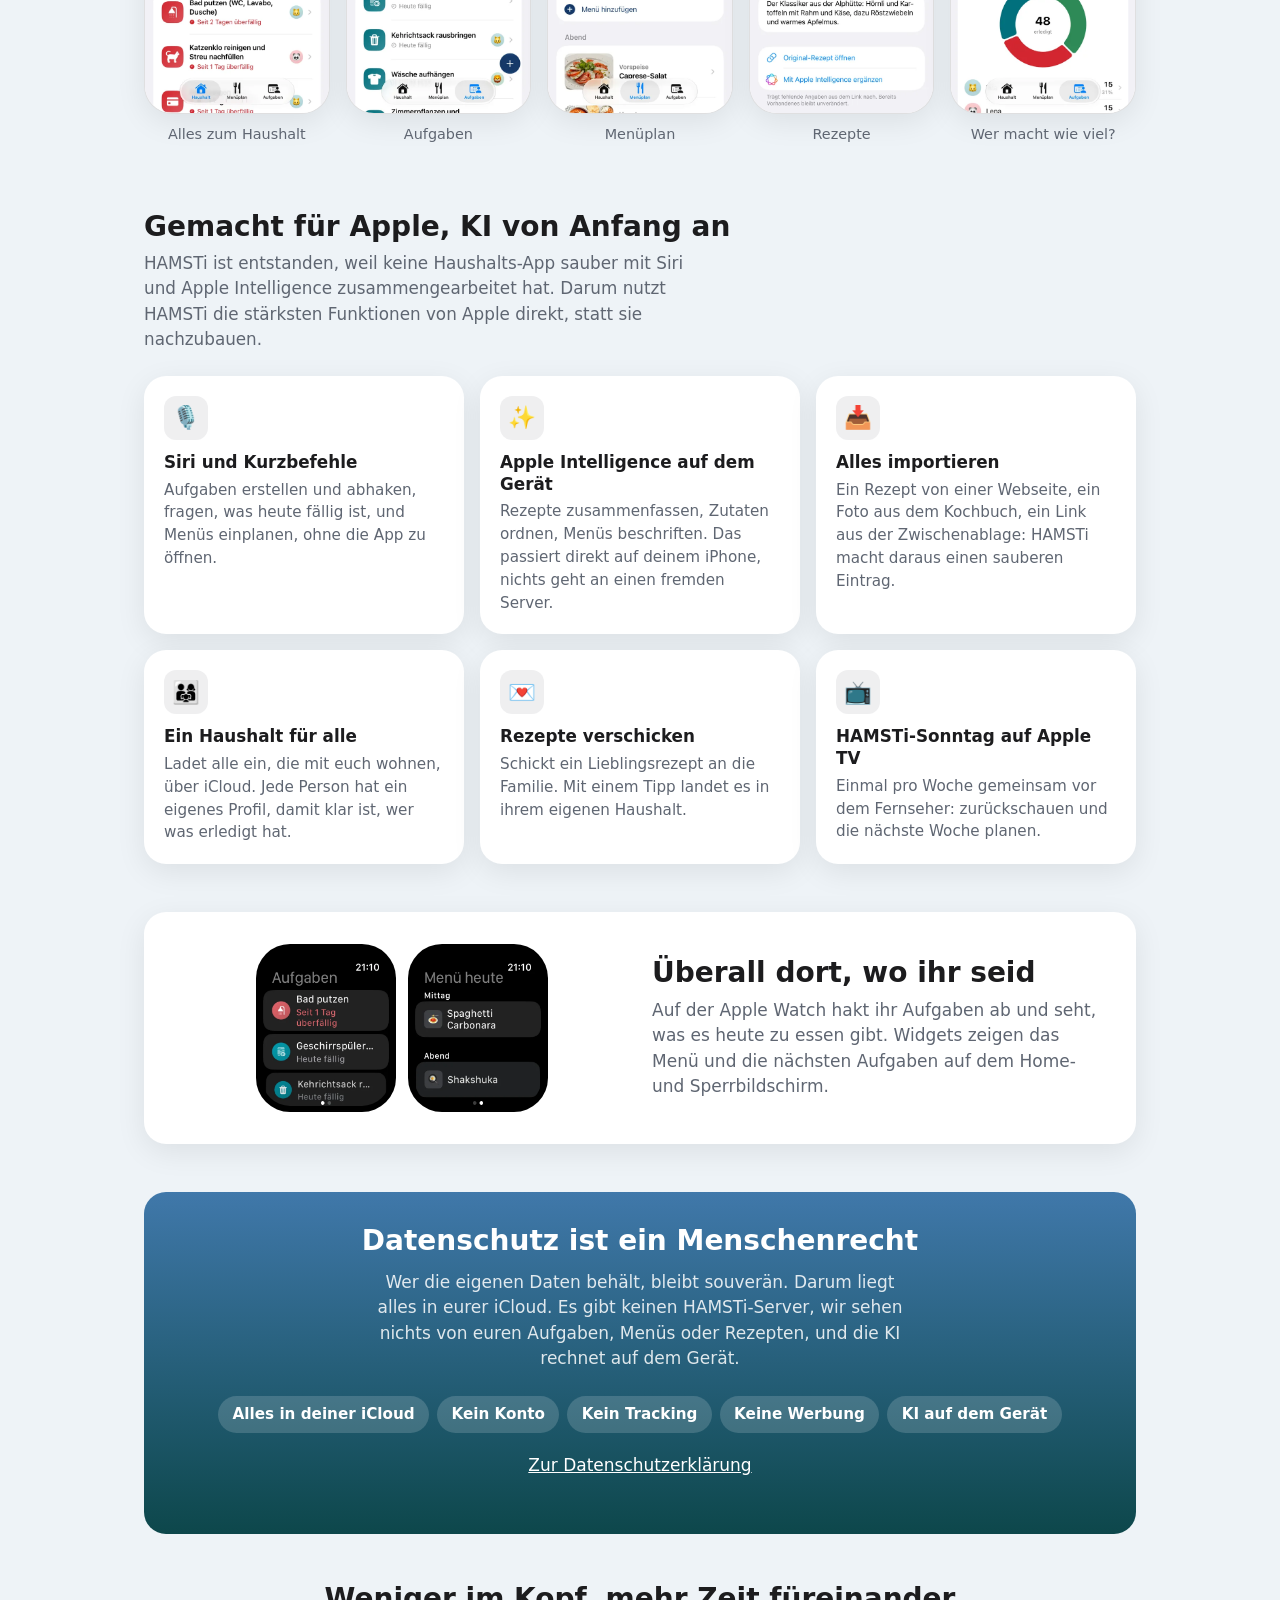
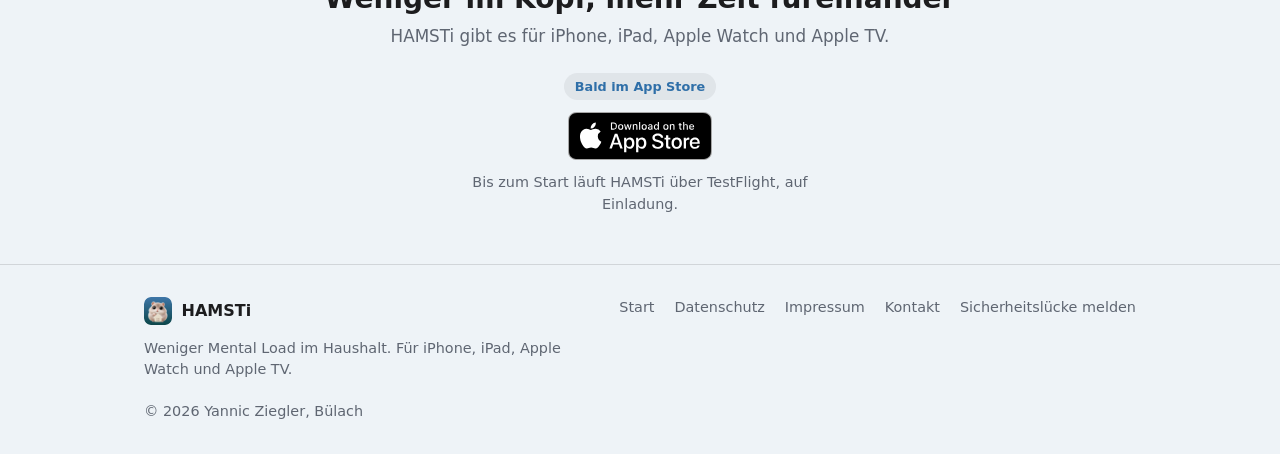
==== commit e849e640: "One shared design, SEO metadata and security.txt for hamsti.ch - assets/site.css: one stylesheet, sa" ====
--- a/index.html
+++ b/index.html
@@ -1,15 +1,21 @@
 <!DOCTYPE html>
-<html lang="de">
+<html lang="de-CH">
 <head>
 <meta charset="utf-8">
 <meta name="viewport" content="width=device-width, initial-scale=1, viewport-fit=cover">
-<title>HAMSTi – Weniger Mental Load im Haushalt</title>
-<meta name="description" content="HAMSTi nimmt euch den Mental Load ab: Haushaltsaufgaben einfach eintragen, HAMSTi erinnert alle zur richtigen Zeit. Ihr seht, wer wie viel macht, plant Menüs und behaltet eure Rezepte in eurer eigenen iCloud. Für iPhone, iPad, Apple Watch und Apple TV.">
+<title>HAMSTi – Haushalts-App gegen Mental Load</title>
+<meta name="description" content="HAMSTi nimmt euch den Mental Load im Haushalt ab: Aufgaben einmal eintragen, HAMSTi erinnert alle. Mit Menüplan, Rezepten und Statistik, alles in eurer iCloud.">
+<meta name="robots" content="index, follow, max-image-preview:large">
+<link rel="canonical" href="https://hamsti.ch/">
+<link rel="alternate" hreflang="de-CH" href="https://hamsti.ch/">
+<link rel="alternate" hreflang="x-default" href="https://hamsti.ch/">
+<meta name="author" content="Yannic Ziegler">
+<!-- Vorschau in Nachrichten, WhatsApp, Mastodon, X und Co. URLs absolut, sonst kein Bild. -->
 <meta property="og:site_name" content="HAMSTi">
+<meta property="og:locale" content="de_CH">
 <meta property="og:type" content="website">
 <meta property="og:title" content="HAMSTi – Weniger Mental Load im Haushalt">
 <meta property="og:description" content="Einmal eintragen, HAMSTi erinnert alle. Sehen, wer wie viel macht. Rezepte in der eigenen iCloud. Gemacht für Apple, ohne Konto und ohne Tracking.">
-<!-- Absolute URLs, sonst zeigen iMessage und Co. kein Bild. -->
 <meta property="og:url" content="https://hamsti.ch/">
 <meta property="og:image" content="https://hamsti.ch/og-card.jpg">
 <meta property="og:image:width" content="1200">
@@ -17,198 +23,121 @@
 <meta property="og:image:alt" content="HAMSTi-Hamster mit Haus: Weniger Mental Load im Haushalt">
 <meta name="twitter:card" content="summary_large_image">
 <meta name="theme-color" content="#4078aa">
-<link rel="icon" type="image/png" href="/app-icon.png">
-<link rel="apple-touch-icon" href="/app-icon.png">
+<meta name="apple-mobile-web-app-title" content="HAMSTi">
+<link rel="icon" href="/favicon.ico" sizes="16x16 32x32 48x48">
+<link rel="icon" type="image/png" href="/app-icon.png" sizes="512x512">
+<link rel="apple-touch-icon" href="/apple-touch-icon.png">
+<link rel="manifest" href="/site.webmanifest">
+<link rel="stylesheet" href="/assets/site.css">
 <!-- Sobald HAMSTi im App Store ist: Smart App Banner einschalten.
 <meta name="apple-itunes-app" content="app-id=APP_STORE_ID"> -->
-<style>
-  :root {
-    color-scheme: light dark;
-    --ocean-top: #4078aa;
-    --ocean-bottom: #0d474b;
-    --page: #eef3f7;
-    --card: #ffffff;
-    --text: #1c1c1e;
-    --secondary: #636a77;
-    --fill: rgba(120, 120, 128, .12);
-    --separator: rgba(60, 60, 67, .14);
-    --accent: #2f6fa8;
-    --shadow: 0 8px 30px rgba(0, 0, 0, .08);
-  }
-  @media (prefers-color-scheme: dark) {
-    :root {
-      --page: #000000;
-      --card: #1c1c1e;
-      --text: #f2f2f7;
-      --secondary: #9a9aa1;
-      --fill: rgba(120, 120, 128, .24);
-      --separator: rgba(84, 84, 88, .6);
-      --accent: #6aa7dc;
-      --shadow: none;
+<script type="application/ld+json">
+{
+  "@context": "https://schema.org",
+  "@graph": [
+    {
+      "@type": "WebPage",
+      "@id": "https://hamsti.ch/",
+      "url": "https://hamsti.ch/",
+      "name": "HAMSTi – Haushalts-App gegen Mental Load",
+      "description": "HAMSTi nimmt euch den Mental Load im Haushalt ab: Aufgaben einmal eintragen, HAMSTi erinnert alle. Mit Menüplan, Rezepten und Statistik, alles in eurer iCloud.",
+      "inLanguage": "de-CH",
+      "isPartOf": {
+        "@id": "https://hamsti.ch/#website"
+      },
+      "about": {
+        "@id": "https://hamsti.ch/#app"
+      },
+      "primaryImageOfPage": "https://hamsti.ch/og-card.jpg"
+    },
+    {
+      "@type": "WebSite",
+      "@id": "https://hamsti.ch/#website",
+      "url": "https://hamsti.ch/",
+      "name": "HAMSTi",
+      "inLanguage": "de-CH",
+      "publisher": {
+        "@id": "https://hamsti.ch/#organization"
+      }
+    },
+    {
+      "@type": "Organization",
+      "@id": "https://hamsti.ch/#organization",
+      "name": "HAMSTi",
+      "url": "https://hamsti.ch/",
+      "logo": {
+        "@type": "ImageObject",
+        "url": "https://hamsti.ch/icon-512.png",
+        "width": 512,
+        "height": 512
+      },
+      "email": "kontakt@hamsti.ch",
+      "founder": {
+        "@type": "Person",
+        "name": "Yannic Ziegler"
+      },
+      "address": {
+        "@type": "PostalAddress",
+        "streetAddress": "Feldspatgasse 3",
+        "postalCode": "8180",
+        "addressLocality": "Bülach",
+        "addressCountry": "CH"
+      }
+    },
+    {
+      "@type": "MobileApplication",
+      "@id": "https://hamsti.ch/#app",
+      "name": "HAMSTi",
+      "url": "https://hamsti.ch/",
+      "description": "Haushalts-App für Aufgaben mit Erinnerungen, Menüplan, Rezepte und Statistik, geteilt mit allen im Haushalt. Daten in der eigenen iCloud, Siri und Apple Intelligence auf dem Gerät, ohne Konto und ohne Tracking.",
+      "applicationCategory": "LifestyleApplication",
+      "operatingSystem": "iOS 26, iPadOS 26, watchOS 26, tvOS 26",
+      "inLanguage": [
+        "de",
+        "en"
+      ],
+      "image": "https://hamsti.ch/icon-512.png",
+      "screenshot": [
+        "https://hamsti.ch/img/iphone-haushalt.webp",
+        "https://hamsti.ch/img/iphone-aufgaben.webp",
+        "https://hamsti.ch/img/iphone-menueplan.webp",
+        "https://hamsti.ch/img/iphone-rezept.webp",
+        "https://hamsti.ch/img/iphone-statistik.webp"
+      ],
+      "featureList": [
+        "Wiederkehrende Haushaltsaufgaben mit Erinnerungen",
+        "Haushalt über iCloud teilen",
+        "Statistik: wer wie viel macht",
+        "Menüplan",
+        "Rezepte importieren und verschicken",
+        "Siri und Kurzbefehle",
+        "Apple Intelligence auf dem Gerät",
+        "Apple Watch, Widgets und Apple TV"
+      ],
+      "author": {
+        "@id": "https://hamsti.ch/#organization"
+      },
+      "publisher": {
+        "@id": "https://hamsti.ch/#organization"
+      }
     }
-  }
-  * { box-sizing: border-box; }
-  html { -webkit-text-size-adjust: 100%; }
-  body {
-    margin: 0;
-    font-family: -apple-system, BlinkMacSystemFont, system-ui, "Helvetica Neue", sans-serif;
-    font-size: 17px;
-    line-height: 1.45;
-    color: var(--text);
-    background: var(--page);
-    -webkit-font-smoothing: antialiased;
-  }
-  img { max-width: 100%; }
-  .wrap { max-width: 64rem; margin: 0 auto; padding: 0 1rem; }
-
-  /* Hero */
-  header {
-    background: linear-gradient(180deg, var(--ocean-top), var(--ocean-bottom));
-    color: #fff;
-    padding-top: env(safe-area-inset-top);
-  }
-  .brand {
-    display: flex; align-items: center; gap: .6rem;
-    padding: 1.25rem 0 0;
-    font-weight: 600; font-size: 1.1rem;
-  }
-  .brand img { width: 36px; height: 36px; border-radius: 9px; }
-  .hero {
-    display: grid;
-    gap: 1.5rem;
-    padding: 2rem 0 3rem;
-    text-align: center;
-  }
-  .hero h1 { font-size: 2.25rem; line-height: 1.12; font-weight: 700; margin: 0 0 .75rem; }
-  .hero .lead { font-size: 1.125rem; margin: 0 auto 1.75rem; max-width: 30rem; color: rgba(255, 255, 255, .85); }
-  .hamster { width: 220px; height: auto; margin: 0 auto; filter: drop-shadow(0 16px 30px rgba(0, 0, 0, .3)); }
-  .store-row { display: flex; flex-direction: column; align-items: center; gap: .6rem; }
-  .badge { display: block; height: 48px; width: auto; }
-  .soon {
-    display: inline-block;
-    font-size: .8rem; font-weight: 600;
-    background: rgba(255, 255, 255, .18);
-    border-radius: 999px;
-    padding: .25rem .7rem;
-  }
-  .store-note { font-size: .9rem; color: rgba(255, 255, 255, .75); margin: 0; max-width: 24rem; }
-  @media (min-width: 760px) {
-    .hero { grid-template-columns: 1.2fr 1fr; align-items: center; text-align: left; padding: 3.5rem 0 4.5rem; }
-    .hero h1 { font-size: 3.25rem; }
-    .hero .lead { margin-left: 0; }
-    .store-row { align-items: flex-start; }
-    .hamster { width: 320px; order: 2; }
-  }
-
-  /* Sektionen */
-  section { padding: 3rem 0 0; }
-  h2 { font-size: 1.75rem; line-height: 1.2; font-weight: 700; margin: 0 0 .5rem; }
-  .section-lead { color: var(--secondary); margin: 0 0 1.5rem; max-width: 36rem; }
-
-  /* Screenshots */
-  .shots {
-    display: flex; gap: 1rem;
-    overflow-x: auto;
-    scroll-snap-type: x mandatory;
-    padding: .25rem 1rem 1rem;
-    margin: 0 -1rem;
-    scrollbar-width: none;
-  }
-  .shots::-webkit-scrollbar { display: none; }
-  .shots:focus-visible { outline: 2px solid var(--accent); outline-offset: 2px; border-radius: 12px; }
-  .shots figure { flex: 0 0 auto; width: 210px; margin: 0; scroll-snap-align: center; }
-  .shots img {
-    display: block; width: 100%; height: auto;
-    border-radius: 28px;
-    border: 1px solid var(--separator);
-    box-shadow: var(--shadow);
-    background: var(--card);
-  }
-  .shots figcaption { font-size: .9rem; color: var(--secondary); text-align: center; margin-top: .6rem; }
-  @media (min-width: 760px) {
-    .shots { justify-content: center; overflow: visible; margin: 0; padding: .25rem 0 1rem; }
-    .shots figure { width: calc((100% - 4rem) / 5); max-width: 230px; }
-  }
-
-  /* Funktionen */
-  .features { display: grid; gap: 1rem; grid-template-columns: 1fr; padding: 0; margin: 0; list-style: none; }
-  @media (min-width: 600px) { .features { grid-template-columns: 1fr 1fr; } }
-  @media (min-width: 960px) { .features { grid-template-columns: 1fr 1fr 1fr; } .pillars { grid-template-columns: 1fr 1fr; } }
-  .feature {
-    background: var(--card);
-    border-radius: 22px;
-    padding: 1.25rem;
-    box-shadow: var(--shadow);
-  }
-  .icon {
-    width: 44px; height: 44px;
-    display: flex; align-items: center; justify-content: center;
-    font-size: 1.4rem;
-    border-radius: 12px;
-    background: var(--fill);
-    margin-bottom: .75rem;
-  }
-  .feature h3 { font-size: 1.05rem; font-weight: 600; margin: 0 0 .3rem; }
-  .feature p { color: var(--secondary); margin: 0; font-size: .95rem; }
-
-  /* Apple Watch */
-  .watch {
-    display: grid; gap: 1.5rem; align-items: center;
-    background: var(--card);
-    border-radius: 22px;
-    padding: 1.5rem 1.25rem;
-    box-shadow: var(--shadow);
-  }
-  .watch-shots { display: flex; gap: .75rem; justify-content: center; }
-  .watch > * { min-width: 0; }
-  .watch-shots img { flex: 0 1 140px; min-width: 0; width: 140px; height: auto; border-radius: 34px; background: #000; padding: 6px; }
-  .watch p { color: var(--secondary); margin: 0; }
-  @media (min-width: 760px) { .watch { grid-template-columns: 1fr 1fr; padding: 2rem; } }
-
-  /* Privatsphäre */
-  .privacy {
-    background: linear-gradient(180deg, var(--ocean-top), var(--ocean-bottom));
-    color: #fff;
-    border-radius: 22px;
-    padding: 2rem 1.25rem;
-    text-align: center;
-  }
-  .privacy h2 { margin-bottom: .75rem; }
-  .privacy > p { margin: 0 auto 1.5rem; max-width: 34rem; color: rgba(255, 255, 255, .85); }
-  .facts { display: flex; flex-wrap: wrap; justify-content: center; gap: .5rem; padding: 0; margin: 0; list-style: none; }
-  .facts li {
-    font-size: .95rem; font-weight: 600;
-    background: rgba(255, 255, 255, .16);
-    border-radius: 999px;
-    padding: .45rem .9rem;
-  }
-
-  /* Abschluss */
-  .closing { text-align: center; padding-bottom: 1rem; }
-  .closing .section-lead { margin-left: auto; margin-right: auto; }
-  .closing .badge { margin: 0 auto; }
-  .closing .soon { color: var(--accent); background: var(--fill); margin-bottom: .75rem; }
-  .closing .store-note { color: var(--secondary); margin: .75rem auto 0; }
-
-  footer {
-    margin-top: 3rem;
-    padding: 1.5rem 0 calc(2rem + env(safe-area-inset-bottom));
-    border-top: 1px solid var(--separator);
-    font-size: .85rem;
-    color: var(--secondary);
-  }
-  footer .wrap { display: flex; flex-wrap: wrap; gap: .5rem 1.25rem; justify-content: space-between; }
-  footer nav { display: flex; gap: 1.25rem; }
-  footer a { color: var(--secondary); text-decoration: none; }
-  footer a:hover { color: var(--text); text-decoration: underline; }
-</style>
+  ]
+}
+</script>
 </head>
-<body>
-<header>
+<body class="home">
+<a class="skip" href="#inhalt">Zum Inhalt</a>
+<header class="site-header">
   <div class="wrap">
-    <div class="brand">
-      <img src="/app-icon.png" alt="" width="36" height="36">
-      <span>HAMSTi</span>
+    <div class="bar">
+      <a class="brand" href="/" aria-current="page">
+        <img src="/app-icon.png" alt="" width="36" height="36">
+        <span>HAMSTi</span>
+      </a>
+      <nav class="site-nav" aria-label="Hauptnavigation">
+        <a href="/#funktionen">Funktionen</a>
+        <a href="/datenschutz/">Datenschutz</a>
+      </nav>
     </div>
     <div class="hero">
       <img class="hamster" src="/img/hamsti.webp" alt="Hamsti, der Hamster aus der App, mit einem kleinen Haus" width="560" height="566">
@@ -227,8 +156,7 @@
     </div>
   </div>
 </header>
-
-<main class="wrap">
+<main class="wrap" id="inhalt">
   <section aria-labelledby="why-title">
     <h2 id="why-title">Niemand muss mehr an alles denken</h2>
     <p class="section-lead">Im Haushalt bleibt das Daran-Denken oft an einer Person hängen. HAMSTi macht es einfacher und verteilt es auf alle.</p>
@@ -283,7 +211,7 @@
     </div>
   </section>
 
-  <section aria-labelledby="features-title">
+  <section id="funktionen" aria-labelledby="features-title">
     <h2 id="features-title">Gemacht für Apple, KI von Anfang an</h2>
     <p class="section-lead">HAMSTi ist entstanden, weil keine Haushalts-App sauber mit Siri und Apple Intelligence zusammengearbeitet hat. Darum nutzt HAMSTi die stärksten Funktionen von Apple direkt, statt sie nachzubauen.</p>
     <ul class="features">
@@ -337,13 +265,14 @@
     <div class="privacy">
       <h2 id="privacy-title">Datenschutz ist ein Menschenrecht</h2>
       <p>Wer die eigenen Daten behält, bleibt souverän. Darum liegt alles in eurer iCloud. Es gibt keinen HAMSTi-Server, wir sehen nichts von euren Aufgaben, Menüs oder Rezepten, und die KI rechnet auf dem Gerät.</p>
-      <ul class="facts">
+      <ul class="chips">
         <li>Alles in deiner iCloud</li>
         <li>Kein Konto</li>
         <li>Kein Tracking</li>
         <li>Keine Werbung</li>
         <li>KI auf dem Gerät</li>
       </ul>
+      <p><a href="/datenschutz/">Zur Datenschutzerklärung</a></p>
     </div>
   </section>
 
@@ -355,14 +284,25 @@
     <p class="store-note">Bis zum Start läuft HAMSTi über TestFlight, auf Einladung.</p>
   </section>
 </main>
-
-<footer>
+<footer class="site-footer">
   <div class="wrap">
-    <span>© 2026 Yannic Ziegler</span>
-    <nav aria-label="Rechtliches">
-      <a href="/datenschutz/">Datenschutz</a>
-      <a href="/impressum/">Impressum</a>
+    <div>
+      <a class="brand" href="/">
+        <img src="/app-icon.png" alt="" width="28" height="28" loading="lazy">
+        <span>HAMSTi</span>
+      </a>
+      <p>Weniger Mental Load im Haushalt. Für iPhone, iPad, Apple Watch und Apple TV.</p>
+    </div>
+    <nav aria-label="Weitere Seiten">
+      <ul>
+        <li><a href="/">Start</a></li>
+        <li><a href="/datenschutz/">Datenschutz</a></li>
+        <li><a href="/impressum/">Impressum</a></li>
+        <li><a href="mailto:kontakt@hamsti.ch">Kontakt</a></li>
+        <li><a href="/.well-known/security.txt">Sicherheitslücke melden</a></li>
+      </ul>
     </nav>
+    <p class="copyright">© 2026 Yannic Ziegler, Bülach</p>
   </div>
 </footer>
 </body>
--- a/assets/site.css
+++ b/assets/site.css
@@ -0,0 +1,355 @@
+/* hamsti.ch: ein Stylesheet für alle Seiten.
+   Systemschrift, Farben wie in der App, Kopf und Fuss überall gleich.
+   Seitenspezifisches steht unten in eigenen Abschnitten. */
+
+:root {
+  color-scheme: light dark;
+  --ocean-top: #4078aa;
+  --ocean-bottom: #0d474b;
+  --page: #eef3f7;
+  --card: #ffffff;
+  --text: #1c1c1e;
+  --secondary: #5f6672;
+  --fill: rgba(120, 120, 128, .12);
+  --separator: rgba(60, 60, 67, .16);
+  --accent: #2f6fa8;
+  --button: #2f6fa8;
+  --danger: #d93a30;
+  --bar: rgba(238, 243, 247, .85);
+  --shadow: 0 8px 30px rgba(0, 0, 0, .08);
+  --radius: 22px;
+}
+@media (prefers-color-scheme: dark) {
+  :root {
+    --page: #000000;
+    --card: #1c1c1e;
+    --text: #f2f2f7;
+    --secondary: #9a9aa1;
+    --fill: rgba(120, 120, 128, .24);
+    --separator: rgba(84, 84, 88, .6);
+    --accent: #6aa7dc;
+    --danger: #ff6961;
+    --bar: rgba(0, 0, 0, .8);
+    --shadow: none;
+  }
+}
+
+/* Grundlagen */
+* { box-sizing: border-box; }
+html { -webkit-text-size-adjust: 100%; text-size-adjust: 100%; }
+body {
+  margin: 0;
+  min-height: 100vh;
+  display: flex; flex-direction: column;
+  font-family: -apple-system, BlinkMacSystemFont, system-ui, "Helvetica Neue", sans-serif;
+  font-size: 17px;
+  line-height: 1.5;
+  color: var(--text);
+  background: var(--page);
+  -webkit-font-smoothing: antialiased;
+}
+main { flex: 1 0 auto; width: 100%; min-width: 0; }
+img { max-width: 100%; }
+a { color: var(--accent); }
+p, li, dd { overflow-wrap: anywhere; }
+:focus-visible { outline: 2px solid var(--accent); outline-offset: 2px; border-radius: 6px; }
+.wrap {
+  max-width: 64rem; margin: 0 auto;
+  padding-left: max(1rem, env(safe-area-inset-left));
+  padding-right: max(1rem, env(safe-area-inset-right));
+}
+.text { max-width: 44rem; }
+.skip {
+  position: absolute; left: 1rem; top: -4rem; z-index: 20;
+  background: var(--card); color: var(--text);
+  padding: .5rem .9rem; border-radius: 10px;
+}
+.skip:focus { top: calc(.75rem + env(safe-area-inset-top)); }
+
+/* Kopf: auf allen Seiten gleich */
+.site-header {
+  background: linear-gradient(180deg, var(--ocean-top), var(--ocean-bottom));
+  color: #fff;
+  padding-top: env(safe-area-inset-top);
+}
+.site-header .bar {
+  display: flex; align-items: center; justify-content: space-between; gap: 1rem;
+  padding-top: 1.1rem;
+}
+.brand {
+  display: inline-flex; align-items: center; gap: .6rem;
+  font-weight: 600; font-size: 1.1rem;
+  color: inherit; text-decoration: none;
+}
+.brand img { width: 36px; height: 36px; border-radius: 9px; }
+.site-nav { display: flex; gap: 1.25rem; }
+.site-nav a {
+  color: rgba(255, 255, 255, .85);
+  font-size: .95rem; font-weight: 600;
+  text-decoration: none;
+  padding: .35rem 0;
+  border-bottom: 2px solid transparent;
+}
+.site-nav a:hover { color: #fff; }
+.site-nav a[aria-current="page"] { color: #fff; border-bottom-color: rgba(255, 255, 255, .7); }
+.site-header :focus-visible { outline-color: #fff; }
+
+/* Titel der Unterseiten */
+.page-title { padding: 2.5rem 0 3rem; }
+.page-title h1 { font-size: 2rem; line-height: 1.12; font-weight: 700; margin: 0 0 .75rem; overflow-wrap: break-word; hyphens: auto; }
+.page-title .lead { font-size: 1.125rem; color: rgba(255, 255, 255, .85); margin: 0 0 .5rem; max-width: 34rem; }
+.page-title .updated { font-size: .9rem; color: rgba(255, 255, 255, .7); margin: 0; }
+@media (min-width: 760px) {
+  .page-title { padding: 3.5rem 0 4rem; }
+  .page-title h1 { font-size: 3rem; }
+}
+
+/* Text */
+h2 { font-size: 1.75rem; line-height: 1.2; font-weight: 700; margin: 0 0 .5rem; }
+h3 { font-size: 1.1rem; line-height: 1.3; font-weight: 600; margin: 0 0 .4rem; }
+p { margin: 0 0 1rem; }
+p:last-child { margin-bottom: 0; }
+address { font-style: normal; }
+.section-lead { color: var(--secondary); font-size: 1.05rem; margin: 0 0 1.5rem; max-width: 36rem; }
+.note { font-size: .95rem; color: var(--secondary); }
+ul.plain { margin: 0 0 1rem; padding-left: 1.2rem; }
+ul.plain li { margin-bottom: .4rem; }
+
+/* Lange Textseiten (Datenschutz, Impressum) */
+.doc section { padding: 3rem 0; scroll-margin-top: 3rem; }
+.doc section + section { border-top: 1px solid var(--separator); }
+.doc h2 { margin-bottom: 1rem; }
+.doc h3 { margin: 2.5rem 0 .6rem; }
+.doc .section-lead { margin-bottom: 0; }
+@media (min-width: 760px) { .doc section { padding: 3.5rem 0; } }
+
+/* Zeilen aus Begriff und Beschreibung */
+dl.rows { margin: 0 0 1rem; border-top: 1px solid var(--separator); }
+dl.rows > div { padding: .85rem 0; border-bottom: 1px solid var(--separator); }
+dl.rows dt { font-weight: 600; margin: 0 0 .2rem; }
+dl.rows dd { margin: 0; }
+@media (min-width: 760px) {
+  dl.rows > div { display: grid; grid-template-columns: 14rem 1fr; gap: 1.5rem; }
+  dl.rows dt { margin: 0; }
+}
+
+/* App Store */
+.soon {
+  display: inline-block;
+  font-size: .8rem; font-weight: 600;
+  color: var(--accent);
+  background: var(--fill);
+  border-radius: 999px;
+  padding: .25rem .7rem;
+}
+.badge { display: block; height: 48px; width: auto; }
+.store-note { font-size: .9rem; color: var(--secondary); margin: 0; max-width: 24rem; }
+
+/* Fuss: auf allen Seiten gleich */
+.site-footer {
+  margin-top: 3rem;
+  padding: 2rem 0 calc(2rem + env(safe-area-inset-bottom));
+  border-top: 1px solid var(--separator);
+  font-size: .9rem;
+  color: var(--secondary);
+}
+.site-footer .wrap { display: grid; gap: 1.25rem; }
+.site-footer .brand { font-size: 1rem; color: var(--text); }
+.site-footer .brand img { width: 28px; height: 28px; border-radius: 7px; }
+.site-footer p { margin: .4rem 0 0; }
+.site-footer nav ul { display: flex; flex-wrap: wrap; gap: .5rem 1.25rem; list-style: none; margin: 0; padding: 0; }
+.site-footer nav a { color: var(--secondary); text-decoration: none; }
+.site-footer nav a:hover { color: var(--text); text-decoration: underline; }
+.site-footer .copyright { margin: 0; }
+@media (min-width: 760px) {
+  .site-footer .wrap { grid-template-columns: 1fr auto; align-items: start; }
+  .site-footer .copyright { grid-column: 1 / -1; }
+}
+
+/* ---------- Startseite ---------- */
+.hero {
+  display: grid; gap: 1.5rem;
+  padding: 2rem 0 3rem;
+  text-align: center;
+}
+.hero h1 { font-size: 2.25rem; line-height: 1.12; font-weight: 700; margin: 0 0 .75rem; }
+.hero .lead { font-size: 1.125rem; margin: 0 auto 1.75rem; max-width: 30rem; color: rgba(255, 255, 255, .85); }
+.hamster { width: 220px; height: auto; margin: 0 auto; filter: drop-shadow(0 16px 30px rgba(0, 0, 0, .3)); }
+.store-row { display: flex; flex-direction: column; align-items: center; gap: .6rem; }
+.hero .soon { color: #fff; background: rgba(255, 255, 255, .18); }
+.hero .store-note { color: rgba(255, 255, 255, .75); }
+@media (min-width: 760px) {
+  .hero { grid-template-columns: 1.2fr 1fr; align-items: center; text-align: left; padding: 3.5rem 0 4.5rem; }
+  .hero h1 { font-size: 3.25rem; }
+  .hero .lead { margin-left: 0; }
+  .store-row { align-items: flex-start; }
+  .hamster { width: 320px; order: 2; }
+}
+
+.home section { padding: 3rem 0 0; scroll-margin-top: 1rem; }
+
+.shots {
+  display: flex; gap: 1rem;
+  overflow-x: auto;
+  scroll-snap-type: x mandatory;
+  padding: .25rem 1rem 1rem;
+  margin: 0 -1rem;
+  scrollbar-width: none;
+}
+.shots::-webkit-scrollbar { display: none; }
+.shots figure { flex: 0 0 auto; width: 210px; margin: 0; scroll-snap-align: center; }
+.shots img {
+  display: block; width: 100%; height: auto;
+  border-radius: 28px;
+  border: 1px solid var(--separator);
+  box-shadow: var(--shadow);
+  background: var(--card);
+}
+.shots figcaption { font-size: .9rem; color: var(--secondary); text-align: center; margin-top: .6rem; }
+@media (min-width: 760px) {
+  .shots { justify-content: center; overflow: visible; margin: 0; padding: .25rem 0 1rem; }
+  .shots figure { width: calc((100% - 4rem) / 5); max-width: 230px; }
+}
+
+.features { display: grid; gap: 1rem; grid-template-columns: 1fr; padding: 0; margin: 0; list-style: none; }
+@media (min-width: 600px) { .features { grid-template-columns: 1fr 1fr; } }
+@media (min-width: 960px) { .features { grid-template-columns: 1fr 1fr 1fr; } .features.pillars { grid-template-columns: 1fr 1fr; } }
+.feature { background: var(--card); border-radius: var(--radius); padding: 1.25rem; box-shadow: var(--shadow); }
+.icon {
+  width: 44px; height: 44px;
+  display: flex; align-items: center; justify-content: center;
+  font-size: 1.4rem;
+  border-radius: 12px;
+  background: var(--fill);
+  margin-bottom: .75rem;
+}
+.feature h3 { font-size: 1.05rem; margin: 0 0 .3rem; }
+.feature p { color: var(--secondary); margin: 0; font-size: .95rem; }
+
+.watch {
+  display: grid; gap: 1.5rem; align-items: center;
+  background: var(--card);
+  border-radius: var(--radius);
+  padding: 1.5rem 1.25rem;
+  box-shadow: var(--shadow);
+}
+.watch > * { min-width: 0; }
+.watch-shots { display: flex; gap: .75rem; justify-content: center; }
+.watch-shots img { flex: 0 1 140px; min-width: 0; width: 140px; height: auto; border-radius: 34px; background: #000; padding: 6px; }
+.watch p { color: var(--secondary); margin: 0; }
+@media (min-width: 760px) { .watch { grid-template-columns: 1fr 1fr; padding: 2rem; } }
+
+.privacy {
+  background: linear-gradient(180deg, var(--ocean-top), var(--ocean-bottom));
+  color: #fff;
+  border-radius: var(--radius);
+  padding: 2rem 1.25rem;
+  text-align: center;
+}
+.privacy h2 { margin-bottom: .75rem; }
+.privacy > p { margin: 0 auto 1.5rem; max-width: 34rem; color: rgba(255, 255, 255, .85); }
+.privacy a { color: #fff; }
+.chips { display: flex; flex-wrap: wrap; justify-content: center; gap: .5rem; padding: 0; margin: 0 0 1.25rem; list-style: none; }
+.chips li { font-size: .95rem; font-weight: 600; background: rgba(255, 255, 255, .16); border-radius: 999px; padding: .45rem .9rem; }
+
+.closing { text-align: center; }
+.closing .section-lead { margin-left: auto; margin-right: auto; }
+.closing .soon { margin-bottom: .75rem; }
+.closing .badge { margin: 0 auto; }
+.closing .store-note { margin: .75rem auto 0; }
+
+/* ---------- Datenschutz ---------- */
+nav.switch {
+  position: sticky; top: 0; z-index: 10;
+  background: var(--bar);
+  -webkit-backdrop-filter: saturate(180%) blur(16px);
+  backdrop-filter: saturate(180%) blur(16px);
+  border-bottom: 1px solid var(--separator);
+}
+nav.switch ul { display: flex; gap: 1.1rem; list-style: none; margin: 0; padding: 0; overflow-x: auto; scrollbar-width: none; }
+nav.switch ul::-webkit-scrollbar { display: none; }
+nav.switch a {
+  display: block; white-space: nowrap;
+  padding: .85rem 0 .75rem;
+  font-size: .95rem; font-weight: 600;
+  color: var(--secondary); text-decoration: none;
+  border-bottom: 2px solid transparent;
+}
+nav.switch a:hover { color: var(--text); }
+nav.switch a[aria-current="true"] { color: var(--accent); border-bottom-color: var(--accent); }
+
+.facts { display: grid; gap: 1.75rem 2.5rem; grid-template-columns: 1fr; list-style: none; margin: 1.75rem 0 0; padding: 0; }
+@media (min-width: 680px) { .facts { grid-template-columns: 1fr 1fr; } }
+.facts li { display: flex; gap: 1rem; align-items: flex-start; }
+.glyph {
+  flex: none;
+  width: 44px; height: 44px;
+  border-radius: 12px;
+  display: flex; align-items: center; justify-content: center;
+  background: var(--fill);
+  color: var(--accent);
+}
+.glyph svg { width: 24px; height: 24px; }
+.facts strong { display: block; font-weight: 600; margin-bottom: .2rem; }
+.facts .detail { display: block; color: var(--secondary); font-size: .95rem; }
+.about { margin-top: 2.5rem; }
+
+.paths { display: grid; gap: 1.5rem; grid-template-columns: 1fr; margin: 1.25rem 0 0; }
+@media (min-width: 760px) { .paths { grid-template-columns: 1fr 1fr; } }
+.paths figure { margin: 0; }
+.paths figcaption { font-size: .95rem; font-weight: 600; margin: 0 0 .5rem; }
+ol.steps { list-style: none; margin: 0; padding: 0; background: var(--card); border: 1px solid var(--separator); border-radius: 12px; overflow: hidden; }
+ol.steps li {
+  display: flex; align-items: center; gap: .7rem;
+  padding: .6rem .85rem;
+  border-top: 1px solid var(--separator);
+  font-size: .95rem;
+}
+ol.steps li:first-child { border-top: none; }
+ol.steps li::after { content: "›"; margin-left: auto; color: var(--secondary); font-size: 1.2rem; line-height: 1; }
+ol.steps li:last-child::after { content: none; }
+ol.steps .n {
+  flex: none; width: 1.5rem; height: 1.5rem; border-radius: 50%;
+  display: flex; align-items: center; justify-content: center;
+  background: var(--accent); color: #fff; font-size: .8rem; font-weight: 600;
+}
+ol.steps .danger { color: var(--danger); font-weight: 600; }
+.paths .note { margin: .5rem 0 0; }
+
+/* ---------- Rezept-Link und Fehlerseite ---------- */
+.site-header.tall { padding-bottom: 6.5rem; }
+.narrow { max-width: 30rem; margin: -4rem auto 0; }
+.card {
+  background: var(--card);
+  border-radius: var(--radius);
+  padding: 1.75rem 1.25rem 1.25rem;
+  text-align: center;
+  box-shadow: var(--shadow);
+}
+.card + .card { margin-top: 1rem; }
+.card h1 { font-size: 1.75rem; line-height: 1.2; font-weight: 700; margin: 0 0 .75rem; overflow-wrap: anywhere; }
+.card h2 { font-size: 1.05rem; font-weight: 600; margin: 0 0 .35rem; }
+.card p { color: var(--secondary); margin: 0 0 1.25rem; }
+.card h2 + p { font-size: .95rem; }
+.card .soon { margin-bottom: .6rem; }
+.card .badge { margin: 0 auto; height: 44px; }
+.emoji {
+  width: 84px; height: 84px;
+  margin: 0 auto 1rem;
+  display: flex; align-items: center; justify-content: center;
+  font-size: 3rem;
+  background: var(--fill);
+  border-radius: 50%;
+}
+.eyebrow { font-size: .9rem; margin-bottom: .25rem !important; }
+a.button {
+  display: block;
+  padding: .95rem 1rem;
+  border-radius: 14px;
+  text-decoration: none;
+  font-weight: 600;
+  background: var(--button);
+  color: #fff;
+}
+a.button:active { opacity: .8; }
+.card .hint { font-size: .85rem; margin: .75rem 0 0; }
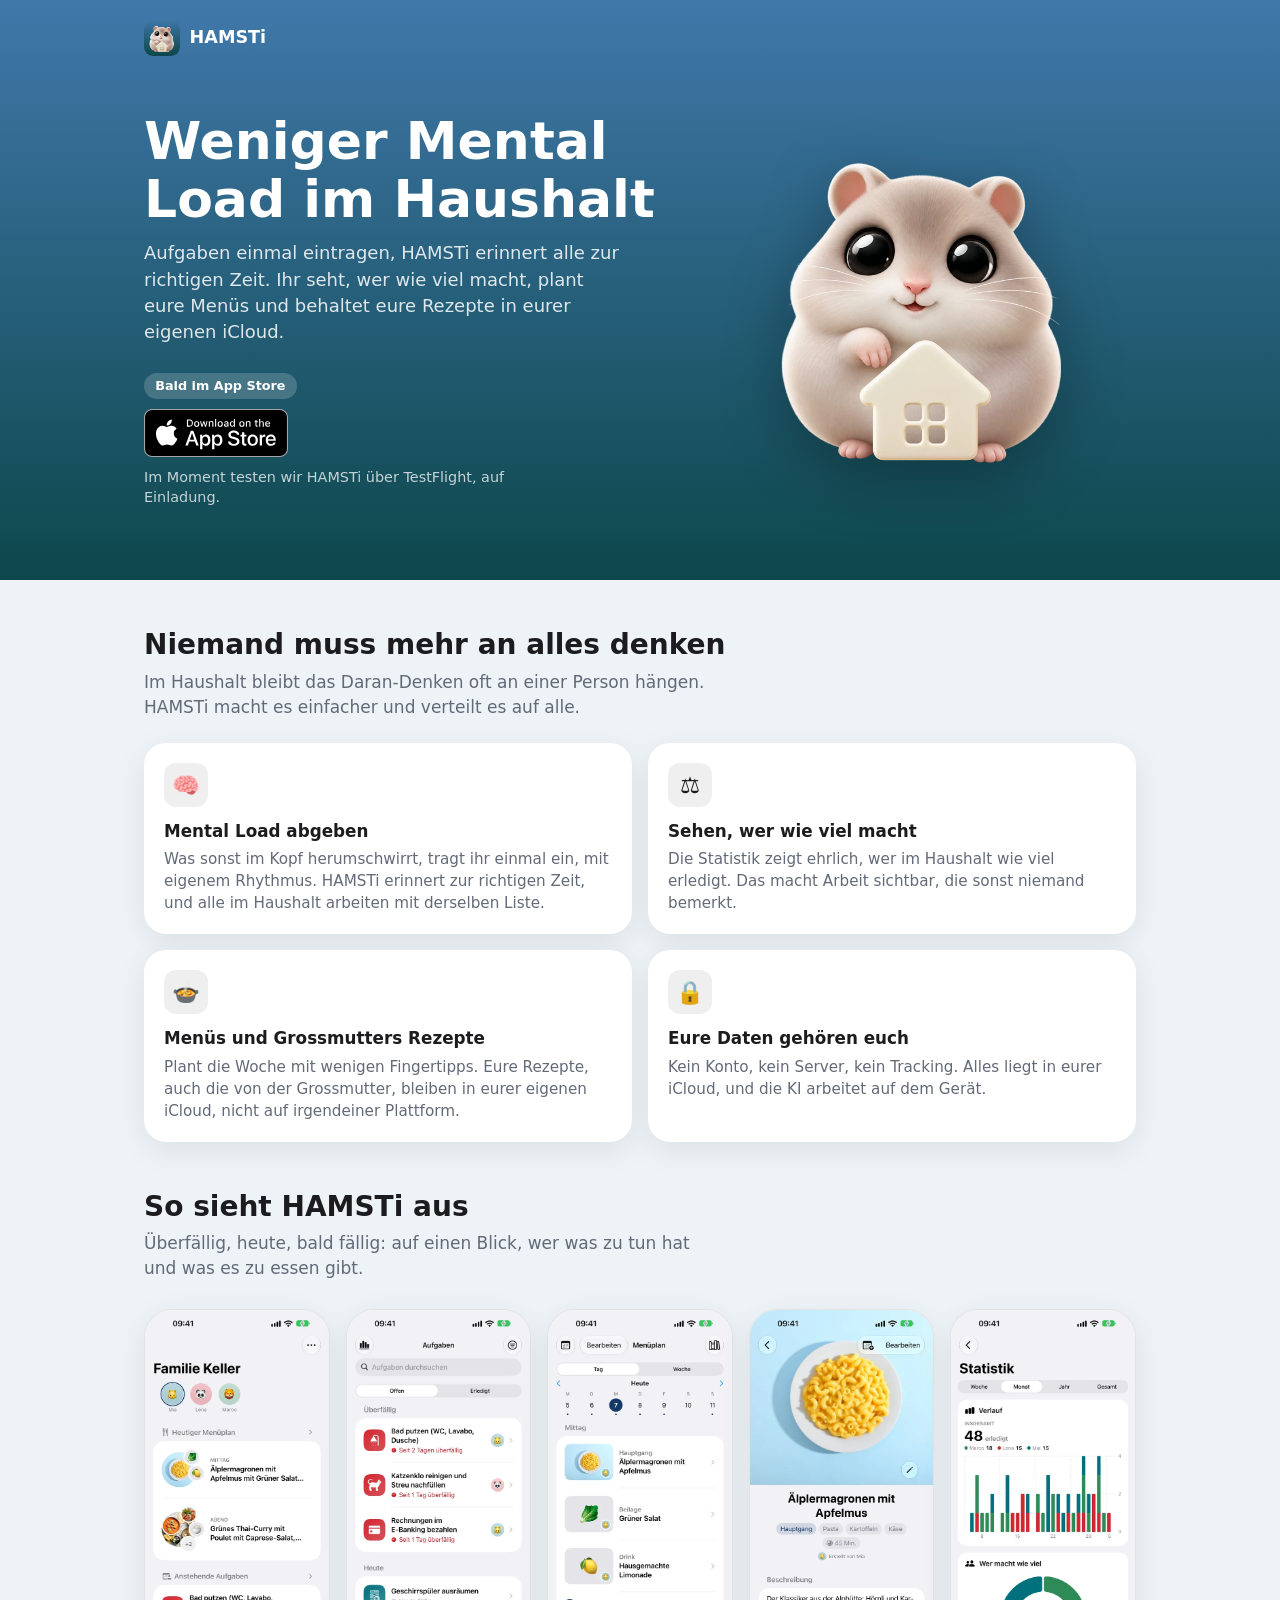
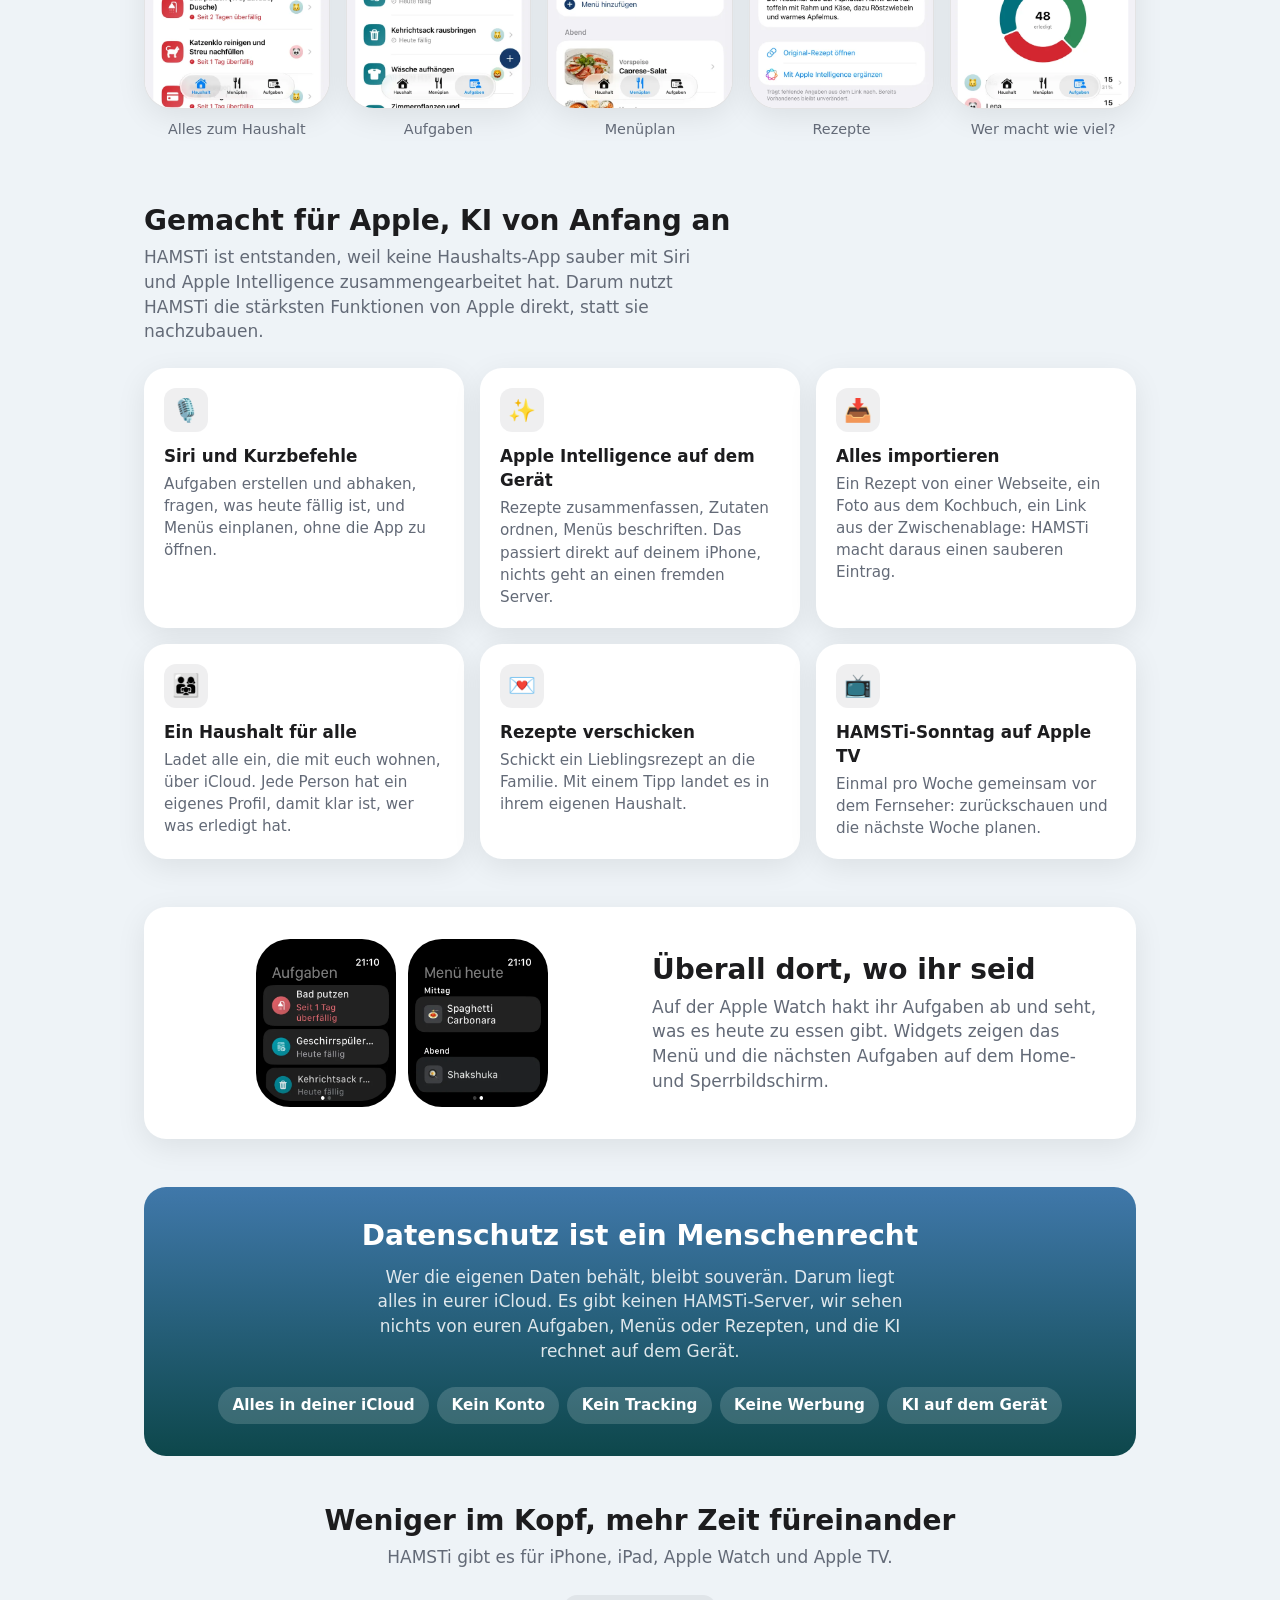
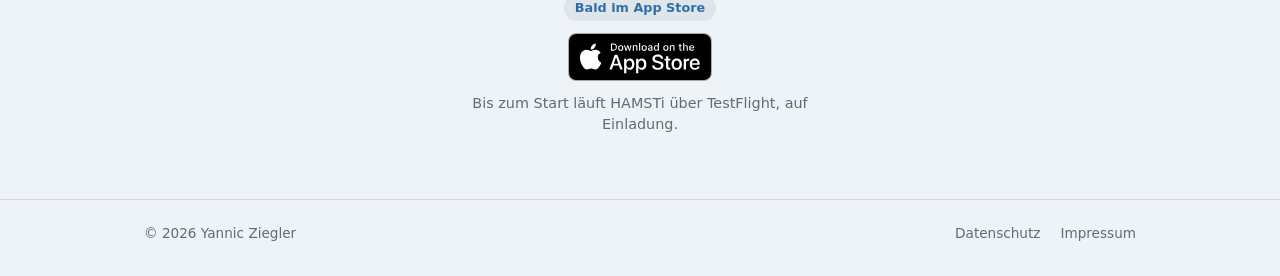
==== commit 0f2e315d: "Merge f549fd0c7abe6e6f480c17c214aaf08f39bda2b6 into e15b2a6272fccfa84bfcf1786d4196d62ee115dc" ====
--- a/index.html
+++ b/index.html
@@ -1,143 +1,214 @@
 <!DOCTYPE html>
-<html lang="de-CH">
+<html lang="de">
 <head>
 <meta charset="utf-8">
 <meta name="viewport" content="width=device-width, initial-scale=1, viewport-fit=cover">
-<title>HAMSTi – Haushalts-App gegen Mental Load</title>
-<meta name="description" content="HAMSTi nimmt euch den Mental Load im Haushalt ab: Aufgaben einmal eintragen, HAMSTi erinnert alle. Mit Menüplan, Rezepten und Statistik, alles in eurer iCloud.">
-<meta name="robots" content="index, follow, max-image-preview:large">
-<link rel="canonical" href="https://hamsti.ch/">
-<link rel="alternate" hreflang="de-CH" href="https://hamsti.ch/">
-<link rel="alternate" hreflang="x-default" href="https://hamsti.ch/">
-<meta name="author" content="Yannic Ziegler">
-<!-- Vorschau in Nachrichten, WhatsApp, Mastodon, X und Co. URLs absolut, sonst kein Bild. -->
+<title>HAMSTi – Weniger Mental Load im Haushalt</title>
+<meta name="description" content="HAMSTi nimmt euch den Mental Load ab: Haushaltsaufgaben einfach eintragen, HAMSTi erinnert alle zur richtigen Zeit. Ihr seht, wer wie viel macht, plant Menüs und behaltet eure Rezepte in eurer eigenen iCloud. Für iPhone, iPad, Apple Watch und Apple TV.">
 <meta property="og:site_name" content="HAMSTi">
-<meta property="og:locale" content="de_CH">
 <meta property="og:type" content="website">
 <meta property="og:title" content="HAMSTi – Weniger Mental Load im Haushalt">
 <meta property="og:description" content="Einmal eintragen, HAMSTi erinnert alle. Sehen, wer wie viel macht. Rezepte in der eigenen iCloud. Gemacht für Apple, ohne Konto und ohne Tracking.">
-<meta property="og:url" content="https://hamsti.ch/">
-<meta property="og:image" content="https://hamsti.ch/og-card.jpg">
+<!-- Absolute URLs, sonst zeigen iMessage und Co. kein Bild. Beim Umzug auf hamsti.ch anpassen. -->
+<meta property="og:url" content="https://sirzesso.github.io/">
+<meta property="og:image" content="https://sirzesso.github.io/og-card.jpg">
 <meta property="og:image:width" content="1200">
 <meta property="og:image:height" content="630">
 <meta property="og:image:alt" content="HAMSTi-Hamster mit Haus: Weniger Mental Load im Haushalt">
 <meta name="twitter:card" content="summary_large_image">
 <meta name="theme-color" content="#4078aa">
-<meta name="apple-mobile-web-app-title" content="HAMSTi">
-<link rel="icon" href="/favicon.ico" sizes="16x16 32x32 48x48">
-<link rel="icon" type="image/png" href="/app-icon.png" sizes="512x512">
-<link rel="apple-touch-icon" href="/apple-touch-icon.png">
-<link rel="manifest" href="/site.webmanifest">
-<link rel="stylesheet" href="/assets/site.css">
+<link rel="icon" type="image/png" href="/app-icon.png">
+<link rel="apple-touch-icon" href="/app-icon.png">
 <!-- Sobald HAMSTi im App Store ist: Smart App Banner einschalten.
 <meta name="apple-itunes-app" content="app-id=APP_STORE_ID"> -->
-<script type="application/ld+json">
-{
-  "@context": "https://schema.org",
-  "@graph": [
-    {
-      "@type": "WebPage",
-      "@id": "https://hamsti.ch/",
-      "url": "https://hamsti.ch/",
-      "name": "HAMSTi – Haushalts-App gegen Mental Load",
-      "description": "HAMSTi nimmt euch den Mental Load im Haushalt ab: Aufgaben einmal eintragen, HAMSTi erinnert alle. Mit Menüplan, Rezepten und Statistik, alles in eurer iCloud.",
-      "inLanguage": "de-CH",
-      "isPartOf": {
-        "@id": "https://hamsti.ch/#website"
-      },
-      "about": {
-        "@id": "https://hamsti.ch/#app"
-      },
-      "primaryImageOfPage": "https://hamsti.ch/og-card.jpg"
-    },
-    {
-      "@type": "WebSite",
-      "@id": "https://hamsti.ch/#website",
-      "url": "https://hamsti.ch/",
-      "name": "HAMSTi",
-      "inLanguage": "de-CH",
-      "publisher": {
-        "@id": "https://hamsti.ch/#organization"
-      }
-    },
-    {
-      "@type": "Organization",
-      "@id": "https://hamsti.ch/#organization",
-      "name": "HAMSTi",
-      "url": "https://hamsti.ch/",
-      "logo": {
-        "@type": "ImageObject",
-        "url": "https://hamsti.ch/icon-512.png",
-        "width": 512,
-        "height": 512
-      },
-      "email": "kontakt@hamsti.ch",
-      "founder": {
-        "@type": "Person",
-        "name": "Yannic Ziegler"
-      },
-      "address": {
-        "@type": "PostalAddress",
-        "streetAddress": "Feldspatgasse 3",
-        "postalCode": "8180",
-        "addressLocality": "Bülach",
-        "addressCountry": "CH"
-      }
-    },
-    {
-      "@type": "MobileApplication",
-      "@id": "https://hamsti.ch/#app",
-      "name": "HAMSTi",
-      "url": "https://hamsti.ch/",
-      "description": "Haushalts-App für Aufgaben mit Erinnerungen, Menüplan, Rezepte und Statistik, geteilt mit allen im Haushalt. Daten in der eigenen iCloud, Siri und Apple Intelligence auf dem Gerät, ohne Konto und ohne Tracking.",
-      "applicationCategory": "LifestyleApplication",
-      "operatingSystem": "iOS 26, iPadOS 26, watchOS 26, tvOS 26",
-      "inLanguage": [
-        "de",
-        "en"
-      ],
-      "image": "https://hamsti.ch/icon-512.png",
-      "screenshot": [
-        "https://hamsti.ch/img/iphone-haushalt.webp",
-        "https://hamsti.ch/img/iphone-aufgaben.webp",
-        "https://hamsti.ch/img/iphone-menueplan.webp",
-        "https://hamsti.ch/img/iphone-rezept.webp",
-        "https://hamsti.ch/img/iphone-statistik.webp"
-      ],
-      "featureList": [
-        "Wiederkehrende Haushaltsaufgaben mit Erinnerungen",
-        "Haushalt über iCloud teilen",
-        "Statistik: wer wie viel macht",
-        "Menüplan",
-        "Rezepte importieren und verschicken",
-        "Siri und Kurzbefehle",
-        "Apple Intelligence auf dem Gerät",
-        "Apple Watch, Widgets und Apple TV"
-      ],
-      "author": {
-        "@id": "https://hamsti.ch/#organization"
-      },
-      "publisher": {
-        "@id": "https://hamsti.ch/#organization"
-      }
+<style>
+  :root {
+    color-scheme: light dark;
+    --ocean-top: #4078aa;
+    --ocean-bottom: #0d474b;
+    --page: #eef3f7;
+    --card: #ffffff;
+    --text: #1c1c1e;
+    --secondary: #636a77;
+    --fill: rgba(120, 120, 128, .12);
+    --separator: rgba(60, 60, 67, .14);
+    --accent: #2f6fa8;
+    --shadow: 0 8px 30px rgba(0, 0, 0, .08);
+  }
+  @media (prefers-color-scheme: dark) {
+    :root {
+      --page: #000000;
+      --card: #1c1c1e;
+      --text: #f2f2f7;
+      --secondary: #9a9aa1;
+      --fill: rgba(120, 120, 128, .24);
+      --separator: rgba(84, 84, 88, .6);
+      --accent: #6aa7dc;
+      --shadow: none;
     }
-  ]
-}
-</script>
+  }
+  * { box-sizing: border-box; }
+  html { -webkit-text-size-adjust: 100%; }
+  body {
+    margin: 0;
+    font-family: -apple-system, BlinkMacSystemFont, system-ui, "Helvetica Neue", sans-serif;
+    font-size: 17px;
+    line-height: 1.45;
+    color: var(--text);
+    background: var(--page);
+    -webkit-font-smoothing: antialiased;
+  }
+  img { max-width: 100%; }
+  .wrap { max-width: 64rem; margin: 0 auto; padding: 0 1rem; }
+
+  /* Hero */
+  header {
+    background: linear-gradient(180deg, var(--ocean-top), var(--ocean-bottom));
+    color: #fff;
+    padding-top: env(safe-area-inset-top);
+  }
+  .brand {
+    display: flex; align-items: center; gap: .6rem;
+    padding: 1.25rem 0 0;
+    font-weight: 600; font-size: 1.1rem;
+  }
+  .brand img { width: 36px; height: 36px; border-radius: 9px; }
+  .hero {
+    display: grid;
+    gap: 1.5rem;
+    padding: 2rem 0 3rem;
+    text-align: center;
+  }
+  .hero h1 { font-size: 2.25rem; line-height: 1.12; font-weight: 700; margin: 0 0 .75rem; }
+  .hero .lead { font-size: 1.125rem; margin: 0 auto 1.75rem; max-width: 30rem; color: rgba(255, 255, 255, .85); }
+  .hamster { width: 220px; height: auto; margin: 0 auto; filter: drop-shadow(0 16px 30px rgba(0, 0, 0, .3)); }
+  .store-row { display: flex; flex-direction: column; align-items: center; gap: .6rem; }
+  .badge { display: block; height: 48px; width: auto; }
+  .soon {
+    display: inline-block;
+    font-size: .8rem; font-weight: 600;
+    background: rgba(255, 255, 255, .18);
+    border-radius: 999px;
+    padding: .25rem .7rem;
+  }
+  .store-note { font-size: .9rem; color: rgba(255, 255, 255, .75); margin: 0; max-width: 24rem; }
+  @media (min-width: 760px) {
+    .hero { grid-template-columns: 1.2fr 1fr; align-items: center; text-align: left; padding: 3.5rem 0 4.5rem; }
+    .hero h1 { font-size: 3.25rem; }
+    .hero .lead { margin-left: 0; }
+    .store-row { align-items: flex-start; }
+    .hamster { width: 320px; order: 2; }
+  }
+
+  /* Sektionen */
+  section { padding: 3rem 0 0; }
+  h2 { font-size: 1.75rem; line-height: 1.2; font-weight: 700; margin: 0 0 .5rem; }
+  .section-lead { color: var(--secondary); margin: 0 0 1.5rem; max-width: 36rem; }
+
+  /* Screenshots */
+  .shots {
+    display: flex; gap: 1rem;
+    overflow-x: auto;
+    scroll-snap-type: x mandatory;
+    padding: .25rem 1rem 1rem;
+    margin: 0 -1rem;
+    scrollbar-width: none;
+  }
+  .shots::-webkit-scrollbar { display: none; }
+  .shots:focus-visible { outline: 2px solid var(--accent); outline-offset: 2px; border-radius: 12px; }
+  .shots figure { flex: 0 0 auto; width: 210px; margin: 0; scroll-snap-align: center; }
+  .shots img {
+    display: block; width: 100%; height: auto;
+    border-radius: 28px;
+    border: 1px solid var(--separator);
+    box-shadow: var(--shadow);
+    background: var(--card);
+  }
+  .shots figcaption { font-size: .9rem; color: var(--secondary); text-align: center; margin-top: .6rem; }
+  @media (min-width: 760px) {
+    .shots { justify-content: center; overflow: visible; margin: 0; padding: .25rem 0 1rem; }
+    .shots figure { width: calc((100% - 4rem) / 5); max-width: 230px; }
+  }
+
+  /* Funktionen */
+  .features { display: grid; gap: 1rem; grid-template-columns: 1fr; padding: 0; margin: 0; list-style: none; }
+  @media (min-width: 600px) { .features { grid-template-columns: 1fr 1fr; } }
+  @media (min-width: 960px) { .features { grid-template-columns: 1fr 1fr 1fr; } .pillars { grid-template-columns: 1fr 1fr; } }
+  .feature {
+    background: var(--card);
+    border-radius: 22px;
+    padding: 1.25rem;
+    box-shadow: var(--shadow);
+  }
+  .icon {
+    width: 44px; height: 44px;
+    display: flex; align-items: center; justify-content: center;
+    font-size: 1.4rem;
+    border-radius: 12px;
+    background: var(--fill);
+    margin-bottom: .75rem;
+  }
+  .feature h3 { font-size: 1.05rem; font-weight: 600; margin: 0 0 .3rem; }
+  .feature p { color: var(--secondary); margin: 0; font-size: .95rem; }
+
+  /* Apple Watch */
+  .watch {
+    display: grid; gap: 1.5rem; align-items: center;
+    background: var(--card);
+    border-radius: 22px;
+    padding: 1.5rem 1.25rem;
+    box-shadow: var(--shadow);
+  }
+  .watch-shots { display: flex; gap: .75rem; justify-content: center; }
+  .watch > * { min-width: 0; }
+  .watch-shots img { flex: 0 1 140px; min-width: 0; width: 140px; height: auto; border-radius: 34px; background: #000; padding: 6px; }
+  .watch p { color: var(--secondary); margin: 0; }
+  @media (min-width: 760px) { .watch { grid-template-columns: 1fr 1fr; padding: 2rem; } }
+
+  /* Privatsphäre */
+  .privacy {
+    background: linear-gradient(180deg, var(--ocean-top), var(--ocean-bottom));
+    color: #fff;
+    border-radius: 22px;
+    padding: 2rem 1.25rem;
+    text-align: center;
+  }
+  .privacy h2 { margin-bottom: .75rem; }
+  .privacy > p { margin: 0 auto 1.5rem; max-width: 34rem; color: rgba(255, 255, 255, .85); }
+  .facts { display: flex; flex-wrap: wrap; justify-content: center; gap: .5rem; padding: 0; margin: 0; list-style: none; }
+  .facts li {
+    font-size: .95rem; font-weight: 600;
+    background: rgba(255, 255, 255, .16);
+    border-radius: 999px;
+    padding: .45rem .9rem;
+  }
+
+  /* Abschluss */
+  .closing { text-align: center; padding-bottom: 1rem; }
+  .closing .section-lead { margin-left: auto; margin-right: auto; }
+  .closing .badge { margin: 0 auto; }
+  .closing .soon { color: var(--accent); background: var(--fill); margin-bottom: .75rem; }
+  .closing .store-note { color: var(--secondary); margin: .75rem auto 0; }
+
+  footer {
+    margin-top: 3rem;
+    padding: 1.5rem 0 calc(2rem + env(safe-area-inset-bottom));
+    border-top: 1px solid var(--separator);
+    font-size: .85rem;
+    color: var(--secondary);
+  }
+  footer .wrap { display: flex; flex-wrap: wrap; gap: .5rem 1.25rem; justify-content: space-between; }
+  footer nav { display: flex; gap: 1.25rem; }
+  footer a { color: var(--secondary); text-decoration: none; }
+  footer a:hover { color: var(--text); text-decoration: underline; }
+</style>
 </head>
-<body class="home">
-<a class="skip" href="#inhalt">Zum Inhalt</a>
-<header class="site-header">
+<body>
+<header>
   <div class="wrap">
-    <div class="bar">
-      <a class="brand" href="/" aria-current="page">
-        <img src="/app-icon.png" alt="" width="36" height="36">
-        <span>HAMSTi</span>
-      </a>
-      <nav class="site-nav" aria-label="Hauptnavigation">
-        <a href="/#funktionen">Funktionen</a>
-        <a href="/datenschutz/">Datenschutz</a>
-      </nav>
+    <div class="brand">
+      <img src="/app-icon.png" alt="" width="36" height="36">
+      <span>HAMSTi</span>
     </div>
     <div class="hero">
       <img class="hamster" src="/img/hamsti.webp" alt="Hamsti, der Hamster aus der App, mit einem kleinen Haus" width="560" height="566">
@@ -156,7 +227,8 @@
     </div>
   </div>
 </header>
-<main class="wrap" id="inhalt">
+
+<main class="wrap">
   <section aria-labelledby="why-title">
     <h2 id="why-title">Niemand muss mehr an alles denken</h2>
     <p class="section-lead">Im Haushalt bleibt das Daran-Denken oft an einer Person hängen. HAMSTi macht es einfacher und verteilt es auf alle.</p>
@@ -211,7 +283,7 @@
     </div>
   </section>
 
-  <section id="funktionen" aria-labelledby="features-title">
+  <section aria-labelledby="features-title">
     <h2 id="features-title">Gemacht für Apple, KI von Anfang an</h2>
     <p class="section-lead">HAMSTi ist entstanden, weil keine Haushalts-App sauber mit Siri und Apple Intelligence zusammengearbeitet hat. Darum nutzt HAMSTi die stärksten Funktionen von Apple direkt, statt sie nachzubauen.</p>
     <ul class="features">
@@ -265,14 +337,13 @@
     <div class="privacy">
       <h2 id="privacy-title">Datenschutz ist ein Menschenrecht</h2>
       <p>Wer die eigenen Daten behält, bleibt souverän. Darum liegt alles in eurer iCloud. Es gibt keinen HAMSTi-Server, wir sehen nichts von euren Aufgaben, Menüs oder Rezepten, und die KI rechnet auf dem Gerät.</p>
-      <ul class="chips">
+      <ul class="facts">
         <li>Alles in deiner iCloud</li>
         <li>Kein Konto</li>
         <li>Kein Tracking</li>
         <li>Keine Werbung</li>
         <li>KI auf dem Gerät</li>
       </ul>
-      <p><a href="/datenschutz/">Zur Datenschutzerklärung</a></p>
     </div>
   </section>
 
@@ -284,25 +355,14 @@
     <p class="store-note">Bis zum Start läuft HAMSTi über TestFlight, auf Einladung.</p>
   </section>
 </main>
-<footer class="site-footer">
+
+<footer>
   <div class="wrap">
-    <div>
-      <a class="brand" href="/">
-        <img src="/app-icon.png" alt="" width="28" height="28" loading="lazy">
-        <span>HAMSTi</span>
-      </a>
-      <p>Weniger Mental Load im Haushalt. Für iPhone, iPad, Apple Watch und Apple TV.</p>
-    </div>
-    <nav aria-label="Weitere Seiten">
-      <ul>
-        <li><a href="/">Start</a></li>
-        <li><a href="/datenschutz/">Datenschutz</a></li>
-        <li><a href="/impressum/">Impressum</a></li>
-        <li><a href="mailto:kontakt@hamsti.ch">Kontakt</a></li>
-        <li><a href="/.well-known/security.txt">Sicherheitslücke melden</a></li>
-      </ul>
+    <span>© 2026 Yannic Ziegler</span>
+    <nav aria-label="Rechtliches">
+      <a href="/datenschutz/">Datenschutz</a>
+      <a href="/impressum/">Impressum</a>
     </nav>
-    <p class="copyright">© 2026 Yannic Ziegler, Bülach</p>
   </div>
 </footer>
 </body>
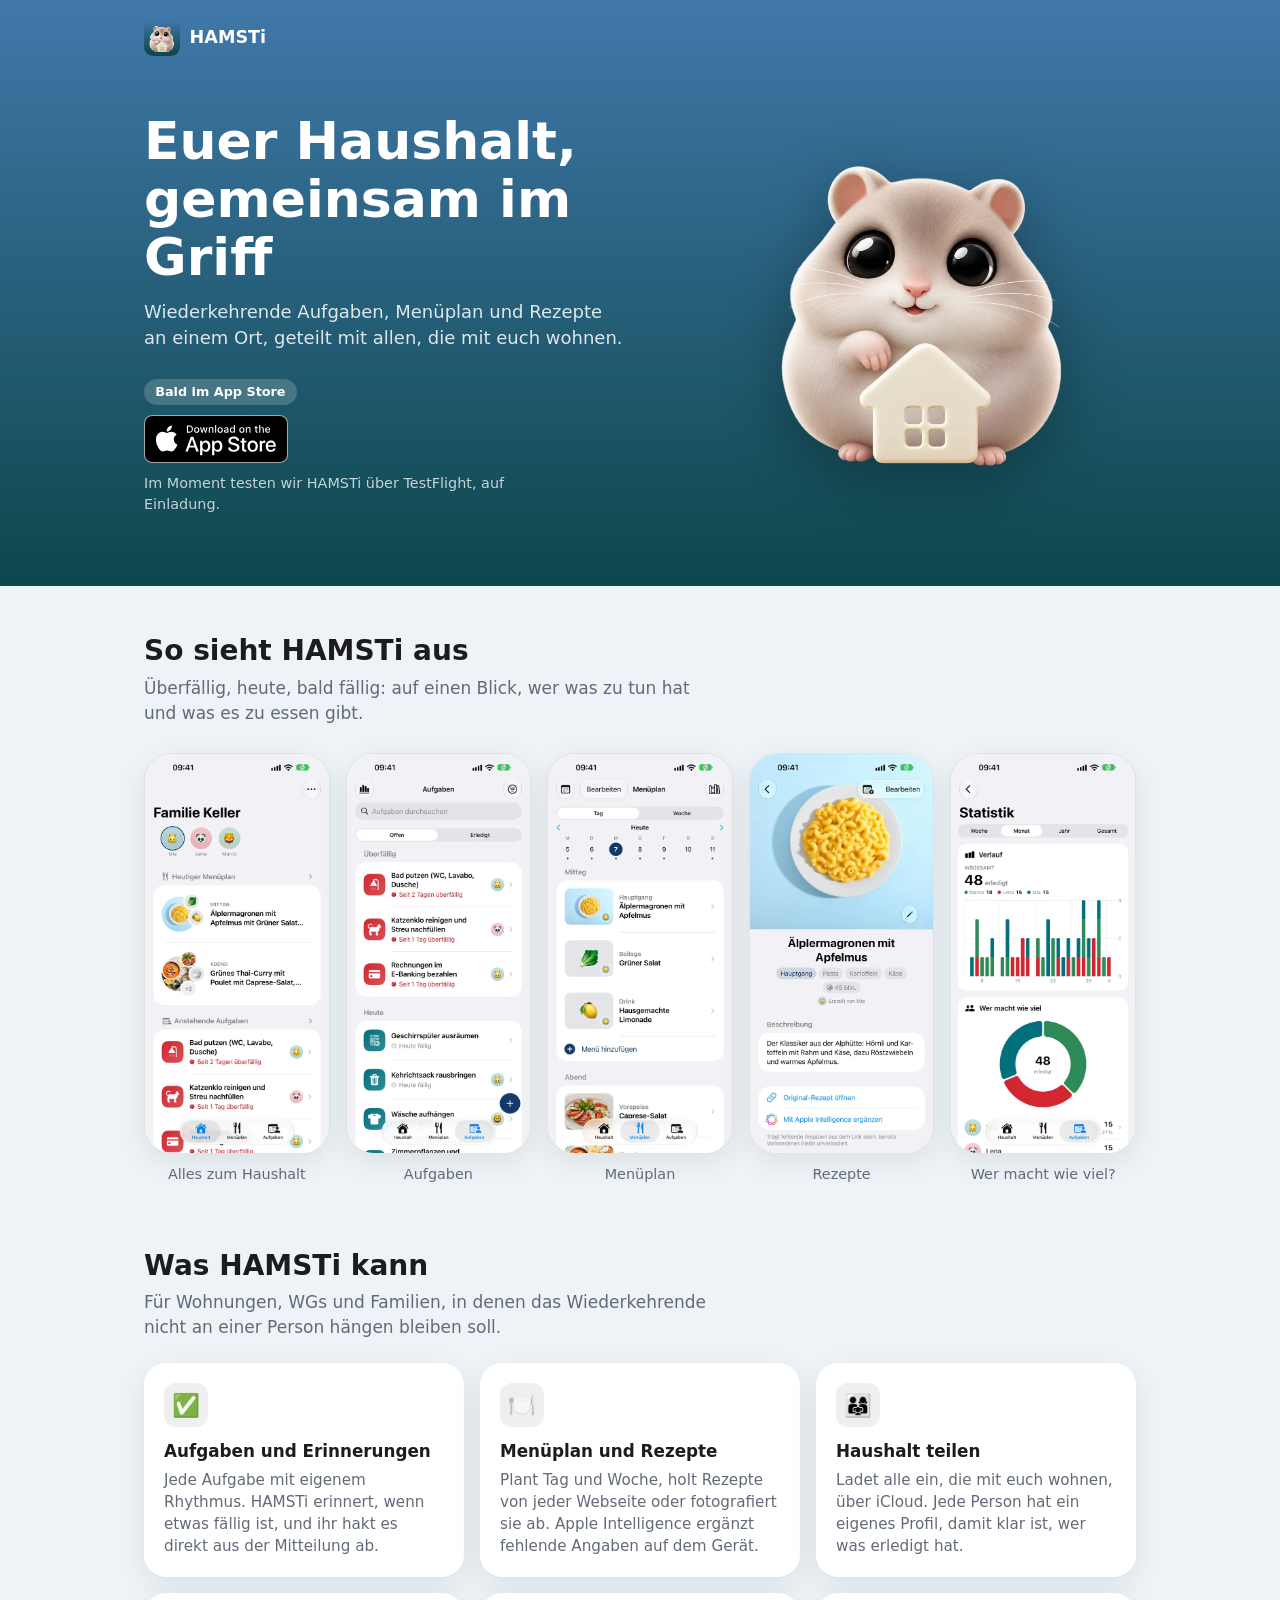
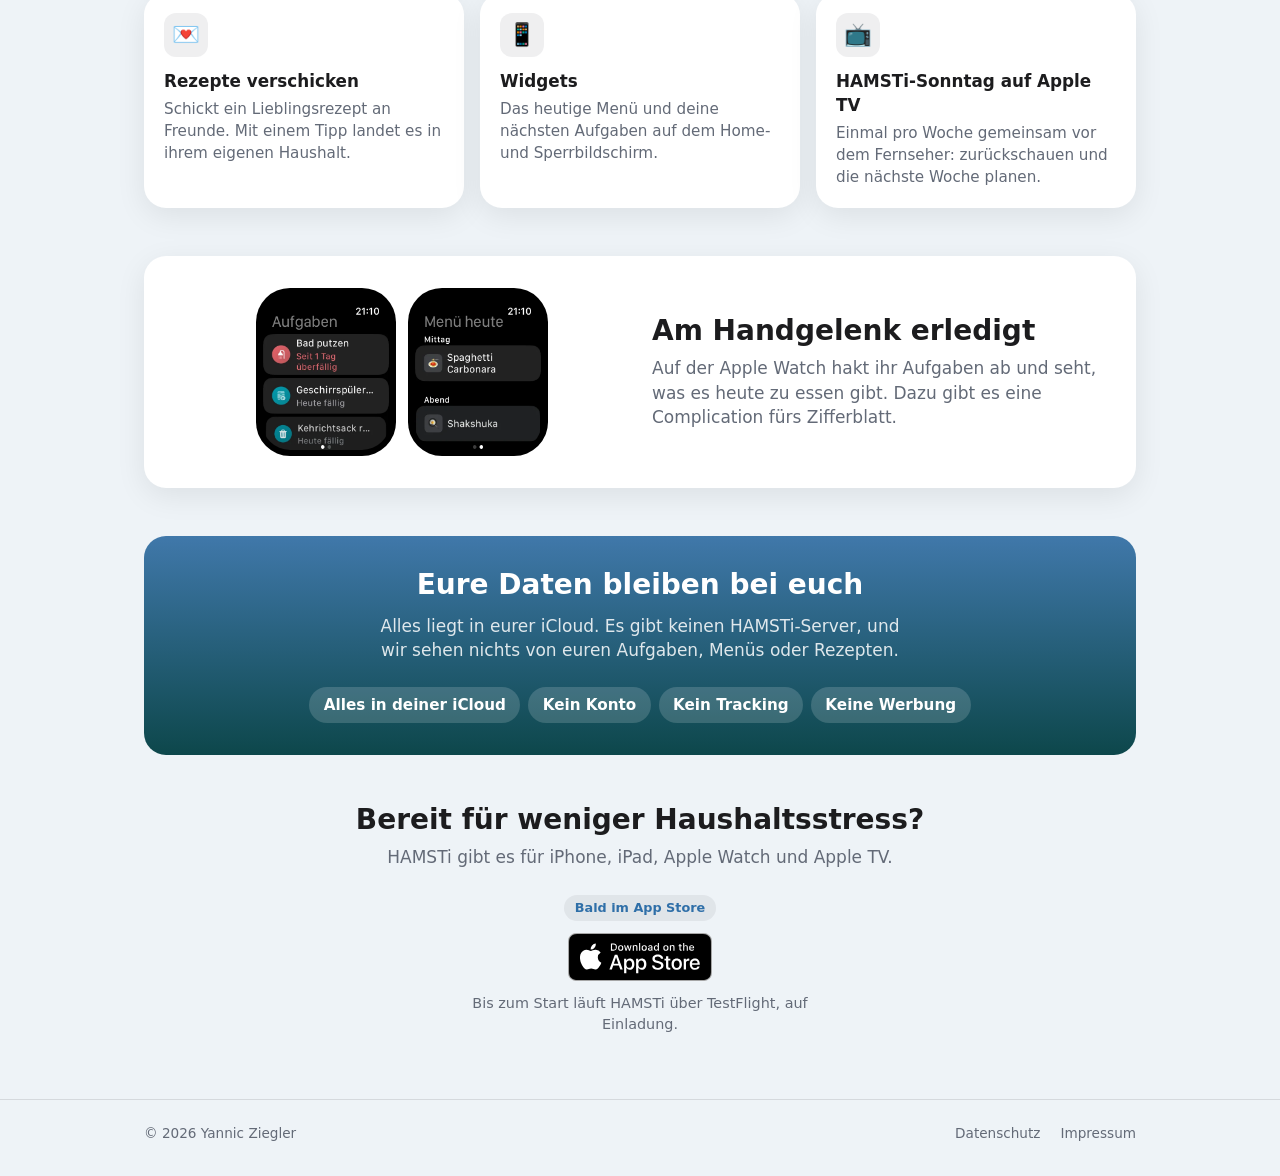
==== commit 7623f1aa: "Merge 77677d35f5031ac750f025538ea32dc48302f521 into e15b2a6272fccfa84bfcf1786d4196d62ee115dc" ====
--- a/index.html
+++ b/index.html
@@ -3,18 +3,18 @@
 <head>
 <meta charset="utf-8">
 <meta name="viewport" content="width=device-width, initial-scale=1, viewport-fit=cover">
-<title>HAMSTi – Weniger Mental Load im Haushalt</title>
-<meta name="description" content="HAMSTi nimmt euch den Mental Load ab: Haushaltsaufgaben einfach eintragen, HAMSTi erinnert alle zur richtigen Zeit. Ihr seht, wer wie viel macht, plant Menüs und behaltet eure Rezepte in eurer eigenen iCloud. Für iPhone, iPad, Apple Watch und Apple TV.">
+<title>HAMSTi – Aufgaben und Menüplan für euren Haushalt</title>
+<meta name="description" content="HAMSTi hält euren Haushalt am Laufen: wiederkehrende Aufgaben, Menüplan und Rezepte an einem Ort, geteilt mit allen, die mit euch wohnen. Für iPhone, iPad, Apple Watch und Apple TV.">
 <meta property="og:site_name" content="HAMSTi">
 <meta property="og:type" content="website">
-<meta property="og:title" content="HAMSTi – Weniger Mental Load im Haushalt">
-<meta property="og:description" content="Einmal eintragen, HAMSTi erinnert alle. Sehen, wer wie viel macht. Rezepte in der eigenen iCloud. Gemacht für Apple, ohne Konto und ohne Tracking.">
-<!-- Absolute URLs, sonst zeigen iMessage und Co. kein Bild. Beim Umzug auf hamsti.ch anpassen. -->
-<meta property="og:url" content="https://sirzesso.github.io/">
-<meta property="og:image" content="https://sirzesso.github.io/og-card.jpg">
+<meta property="og:title" content="HAMSTi – Euer Haushalt, gemeinsam im Griff">
+<meta property="og:description" content="Aufgaben, Menüplan und Rezepte für alle, die mit euch wohnen. Alles in eurer iCloud, ohne Konto und ohne Tracking.">
+<!-- Absolute URLs, sonst zeigen iMessage und Co. kein Bild. -->
+<meta property="og:url" content="https://hamsti.ch/">
+<meta property="og:image" content="https://hamsti.ch/og-card.jpg">
 <meta property="og:image:width" content="1200">
 <meta property="og:image:height" content="630">
-<meta property="og:image:alt" content="HAMSTi-Hamster mit Haus: Weniger Mental Load im Haushalt">
+<meta property="og:image:alt" content="HAMSTi-Hamster mit Haus: Euer Haushalt, gemeinsam im Griff">
 <meta name="twitter:card" content="summary_large_image">
 <meta name="theme-color" content="#4078aa">
 <link rel="icon" type="image/png" href="/app-icon.png">
@@ -133,7 +133,7 @@
   /* Funktionen */
   .features { display: grid; gap: 1rem; grid-template-columns: 1fr; padding: 0; margin: 0; list-style: none; }
   @media (min-width: 600px) { .features { grid-template-columns: 1fr 1fr; } }
-  @media (min-width: 960px) { .features { grid-template-columns: 1fr 1fr 1fr; } .pillars { grid-template-columns: 1fr 1fr; } }
+  @media (min-width: 960px) { .features { grid-template-columns: 1fr 1fr 1fr; } }
   .feature {
     background: var(--card);
     border-radius: 22px;
@@ -213,8 +213,8 @@
     <div class="hero">
       <img class="hamster" src="/img/hamsti.webp" alt="Hamsti, der Hamster aus der App, mit einem kleinen Haus" width="560" height="566">
       <div>
-        <h1>Weniger Mental Load im Haushalt</h1>
-        <p class="lead">Aufgaben einmal eintragen, HAMSTi erinnert alle zur richtigen Zeit. Ihr seht, wer wie viel macht, plant eure Menüs und behaltet eure Rezepte in eurer eigenen iCloud.</p>
+        <h1>Euer Haushalt, gemeinsam im Griff</h1>
+        <p class="lead">Wiederkehrende Aufgaben, Menüplan und Rezepte an einem Ort, geteilt mit allen, die mit euch wohnen.</p>
         <div class="store-row">
           <span class="soon">Bald im App Store</span>
           <!-- Offizielles Apple-Badge, unverändert. Sobald die App live ist,
@@ -229,33 +229,6 @@
 </header>
 
 <main class="wrap">
-  <section aria-labelledby="why-title">
-    <h2 id="why-title">Niemand muss mehr an alles denken</h2>
-    <p class="section-lead">Im Haushalt bleibt das Daran-Denken oft an einer Person hängen. HAMSTi macht es einfacher und verteilt es auf alle.</p>
-    <ul class="features pillars">
-      <li class="feature">
-        <div class="icon" aria-hidden="true">🧠</div>
-        <h3>Mental Load abgeben</h3>
-        <p>Was sonst im Kopf herumschwirrt, tragt ihr einmal ein, mit eigenem Rhythmus. HAMSTi erinnert zur richtigen Zeit, und alle im Haushalt arbeiten mit derselben Liste.</p>
-      </li>
-      <li class="feature">
-        <div class="icon" aria-hidden="true">⚖️</div>
-        <h3>Sehen, wer wie viel macht</h3>
-        <p>Die Statistik zeigt ehrlich, wer im Haushalt wie viel erledigt. Das macht Arbeit sichtbar, die sonst niemand bemerkt.</p>
-      </li>
-      <li class="feature">
-        <div class="icon" aria-hidden="true">🍲</div>
-        <h3>Menüs und Grossmutters Rezepte</h3>
-        <p>Plant die Woche mit wenigen Fingertipps. Eure Rezepte, auch die von der Grossmutter, bleiben in eurer eigenen iCloud, nicht auf irgendeiner Plattform.</p>
-      </li>
-      <li class="feature">
-        <div class="icon" aria-hidden="true">🔒</div>
-        <h3>Eure Daten gehören euch</h3>
-        <p>Kein Konto, kein Server, kein Tracking. Alles liegt in eurer iCloud, und die KI arbeitet auf dem Gerät.</p>
-      </li>
-    </ul>
-  </section>
-
   <section aria-labelledby="shots-title">
     <h2 id="shots-title">So sieht HAMSTi aus</h2>
     <p class="section-lead">Überfällig, heute, bald fällig: auf einen Blick, wer was zu tun hat und was es zu essen gibt.</p>
@@ -284,33 +257,33 @@
   </section>
 
   <section aria-labelledby="features-title">
-    <h2 id="features-title">Gemacht für Apple, KI von Anfang an</h2>
-    <p class="section-lead">HAMSTi ist entstanden, weil keine Haushalts-App sauber mit Siri und Apple Intelligence zusammengearbeitet hat. Darum nutzt HAMSTi die stärksten Funktionen von Apple direkt, statt sie nachzubauen.</p>
+    <h2 id="features-title">Was HAMSTi kann</h2>
+    <p class="section-lead">Für Wohnungen, WGs und Familien, in denen das Wiederkehrende nicht an einer Person hängen bleiben soll.</p>
     <ul class="features">
       <li class="feature">
-        <div class="icon" aria-hidden="true">🎙️</div>
-        <h3>Siri und Kurzbefehle</h3>
-        <p>Aufgaben erstellen und abhaken, fragen, was heute fällig ist, und Menüs einplanen, ohne die App zu öffnen.</p>
-      </li>
-      <li class="feature">
-        <div class="icon" aria-hidden="true">✨</div>
-        <h3>Apple Intelligence auf dem Gerät</h3>
-        <p>Rezepte zusammenfassen, Zutaten ordnen, Menüs beschriften. Das passiert direkt auf deinem iPhone, nichts geht an einen fremden Server.</p>
-      </li>
-      <li class="feature">
-        <div class="icon" aria-hidden="true">📥</div>
-        <h3>Alles importieren</h3>
-        <p>Ein Rezept von einer Webseite, ein Foto aus dem Kochbuch, ein Link aus der Zwischenablage: HAMSTi macht daraus einen sauberen Eintrag.</p>
+        <div class="icon" aria-hidden="true">✅</div>
+        <h3>Aufgaben und Erinnerungen</h3>
+        <p>Jede Aufgabe mit eigenem Rhythmus. HAMSTi erinnert, wenn etwas fällig ist, und ihr hakt es direkt aus der Mitteilung ab.</p>
+      </li>
+      <li class="feature">
+        <div class="icon" aria-hidden="true">🍽️</div>
+        <h3>Menüplan und Rezepte</h3>
+        <p>Plant Tag und Woche, holt Rezepte von jeder Webseite oder fotografiert sie ab. Apple Intelligence ergänzt fehlende Angaben auf dem Gerät.</p>
       </li>
       <li class="feature">
         <div class="icon" aria-hidden="true">👨‍👩‍👧</div>
-        <h3>Ein Haushalt für alle</h3>
+        <h3>Haushalt teilen</h3>
         <p>Ladet alle ein, die mit euch wohnen, über iCloud. Jede Person hat ein eigenes Profil, damit klar ist, wer was erledigt hat.</p>
       </li>
       <li class="feature">
         <div class="icon" aria-hidden="true">💌</div>
         <h3>Rezepte verschicken</h3>
-        <p>Schickt ein Lieblingsrezept an die Familie. Mit einem Tipp landet es in ihrem eigenen Haushalt.</p>
+        <p>Schickt ein Lieblingsrezept an Freunde. Mit einem Tipp landet es in ihrem eigenen Haushalt.</p>
+      </li>
+      <li class="feature">
+        <div class="icon" aria-hidden="true">📱</div>
+        <h3>Widgets</h3>
+        <p>Das heutige Menü und deine nächsten Aufgaben auf dem Home- und Sperrbildschirm.</p>
       </li>
       <li class="feature">
         <div class="icon" aria-hidden="true">📺</div>
@@ -327,28 +300,27 @@
         <img src="/img/watch-menue.webp" alt="Heutiges Menü auf der Apple Watch" width="422" height="514" loading="lazy">
       </div>
       <div>
-        <h2 id="watch-title">Überall dort, wo ihr seid</h2>
-        <p>Auf der Apple Watch hakt ihr Aufgaben ab und seht, was es heute zu essen gibt. Widgets zeigen das Menü und die nächsten Aufgaben auf dem Home- und Sperrbildschirm.</p>
+        <h2 id="watch-title">Am Handgelenk erledigt</h2>
+        <p>Auf der Apple Watch hakt ihr Aufgaben ab und seht, was es heute zu essen gibt. Dazu gibt es eine Complication fürs Zifferblatt.</p>
       </div>
     </div>
   </section>
 
   <section aria-labelledby="privacy-title">
     <div class="privacy">
-      <h2 id="privacy-title">Datenschutz ist ein Menschenrecht</h2>
-      <p>Wer die eigenen Daten behält, bleibt souverän. Darum liegt alles in eurer iCloud. Es gibt keinen HAMSTi-Server, wir sehen nichts von euren Aufgaben, Menüs oder Rezepten, und die KI rechnet auf dem Gerät.</p>
+      <h2 id="privacy-title">Eure Daten bleiben bei euch</h2>
+      <p>Alles liegt in eurer iCloud. Es gibt keinen HAMSTi-Server, und wir sehen nichts von euren Aufgaben, Menüs oder Rezepten.</p>
       <ul class="facts">
         <li>Alles in deiner iCloud</li>
         <li>Kein Konto</li>
         <li>Kein Tracking</li>
         <li>Keine Werbung</li>
-        <li>KI auf dem Gerät</li>
       </ul>
     </div>
   </section>
 
   <section class="closing" aria-labelledby="closing-title">
-    <h2 id="closing-title">Weniger im Kopf, mehr Zeit füreinander</h2>
+    <h2 id="closing-title">Bereit für weniger Haushaltsstress?</h2>
     <p class="section-lead">HAMSTi gibt es für iPhone, iPad, Apple Watch und Apple TV.</p>
     <span class="soon">Bald im App Store</span>
     <img class="badge" src="/app-store-badge.svg" alt="Laden im App Store" width="144" height="48">
